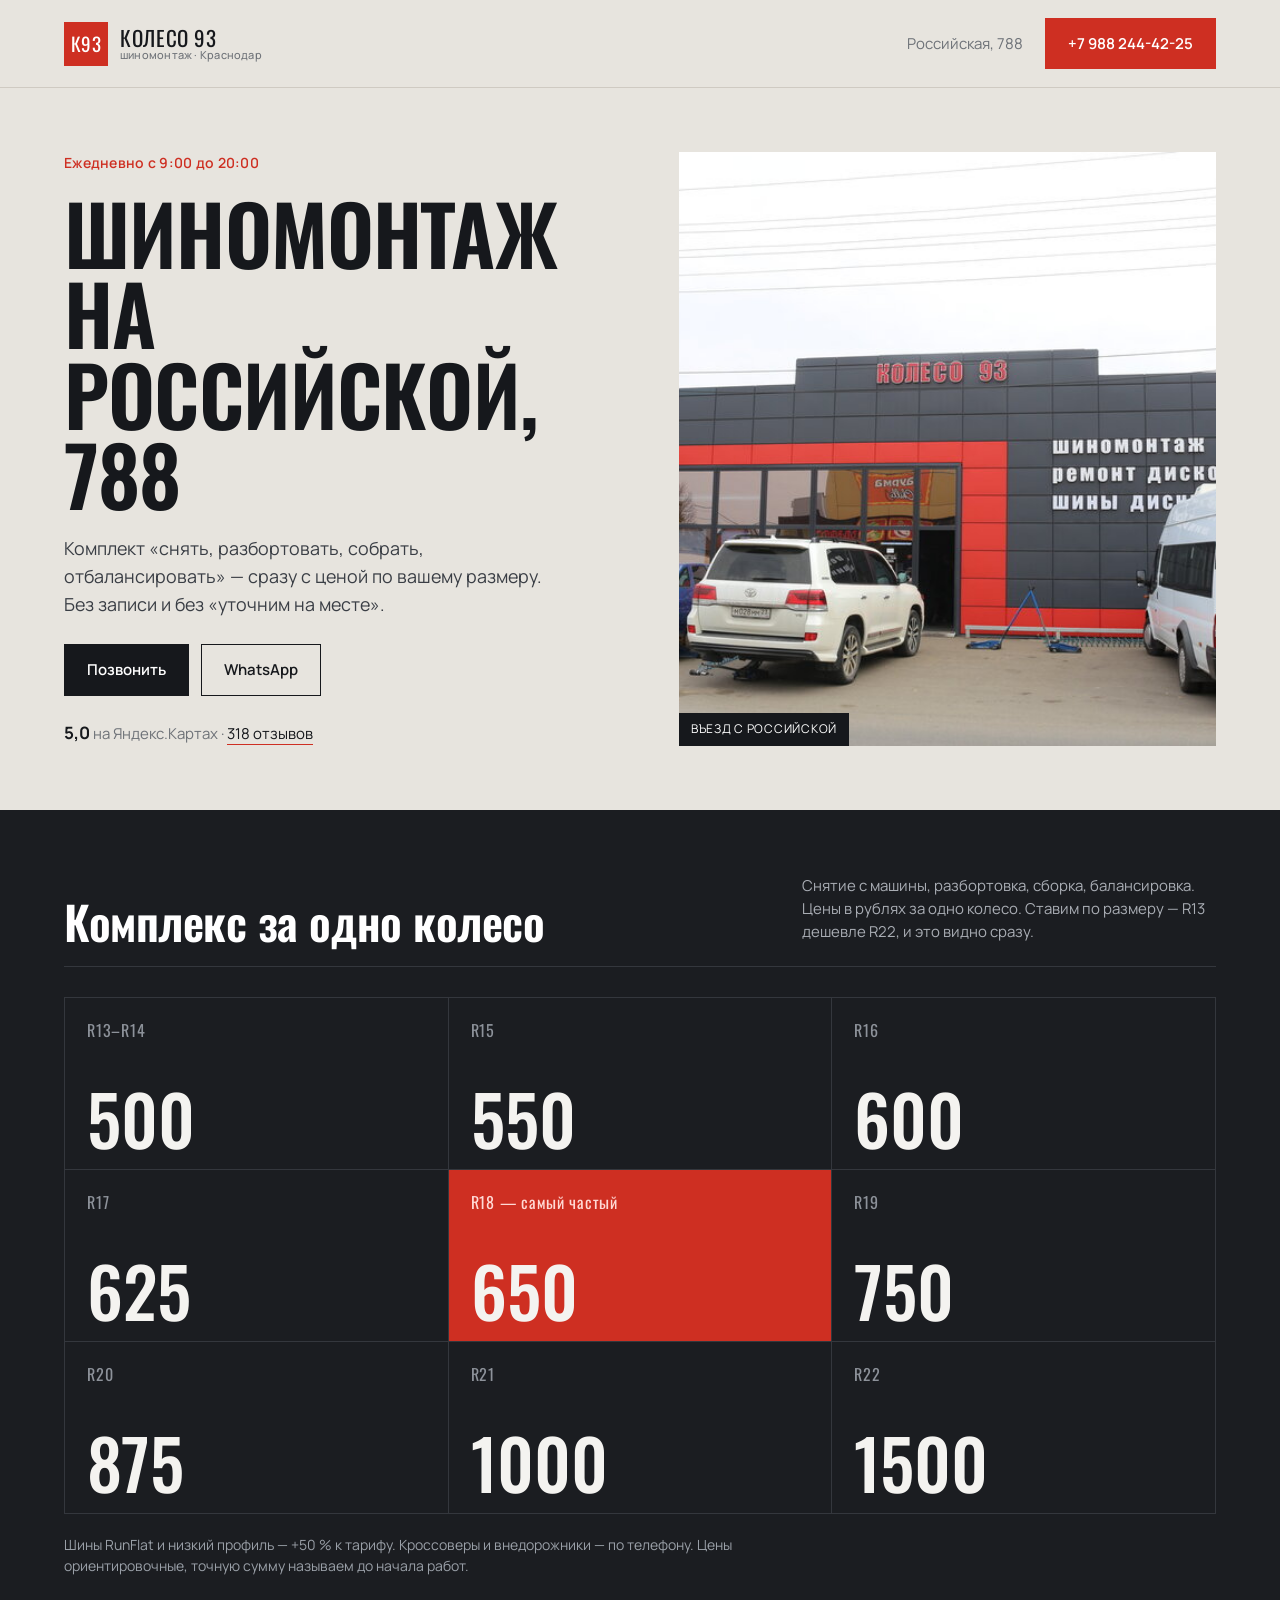
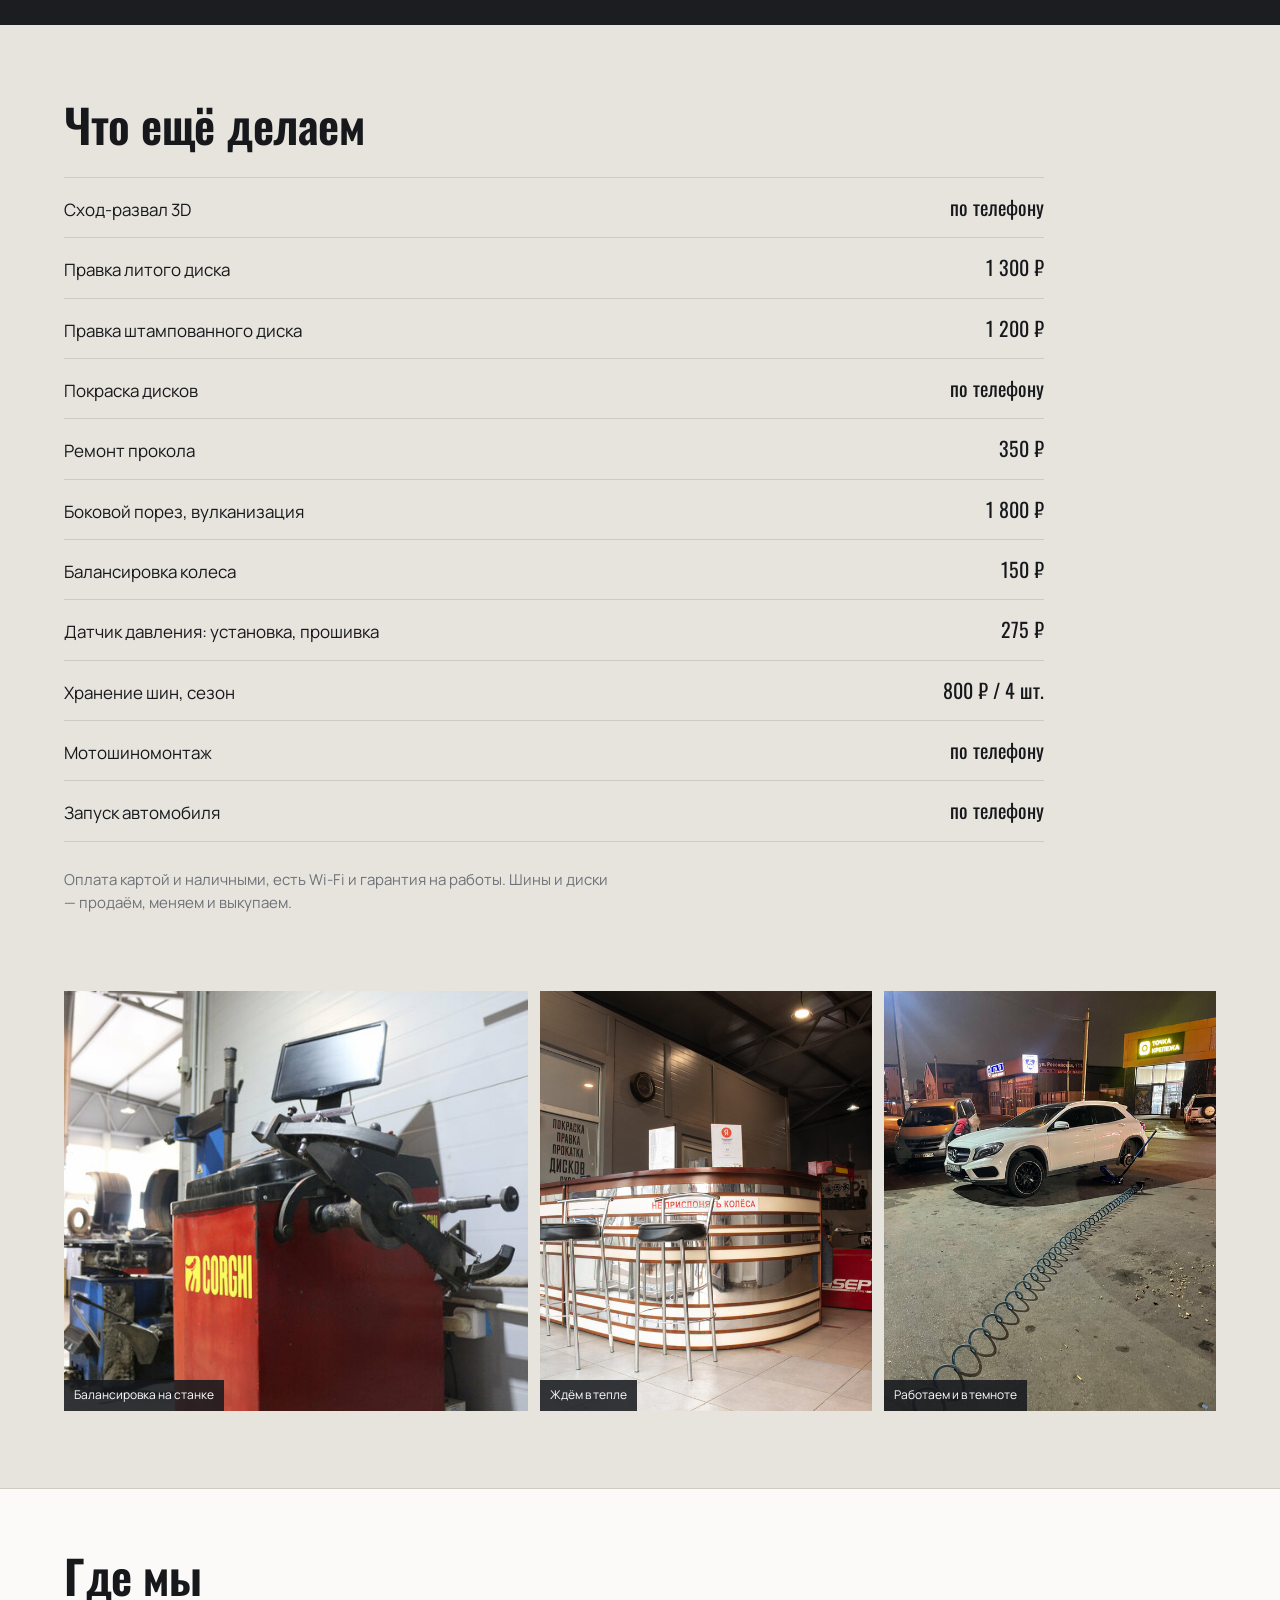
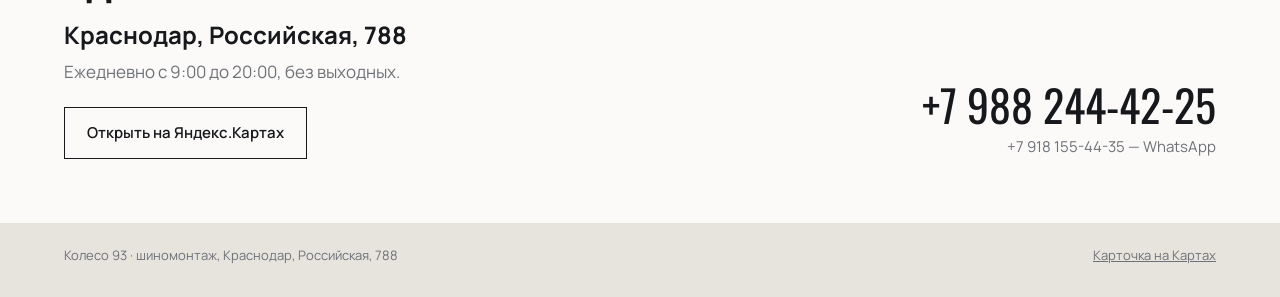
==== index.html @ 11eee069 "Сайт-образец: шиномонтаж Колесо 93, Российская 788" ====
﻿<!doctype html>
<html lang="ru">
<head>
<meta charset="utf-8">
<meta name="viewport" content="width=device-width, initial-scale=1">
<title>Колесо 93 — шиномонтаж на Российской, 788, Краснодар</title>
<meta name="description" content="Шиномонтаж «Колесо 93» в Краснодаре: Российская, 788. Цены за колесо по размерам R13–R22, правка дисков, сход-развал 3D, хранение шин. Ежедневно 9:00–20:00.">
<meta name="robots" content="noindex, nofollow">
<link rel="preconnect" href="https://fonts.googleapis.com">
<link rel="preconnect" href="https://fonts.gstatic.com" crossorigin>
<link href="https://fonts.googleapis.com/css2?family=Oswald:wght@400;500;600&family=Manrope:wght@400;500;600;700&display=swap" rel="stylesheet">
<link rel="icon" href="data:image/svg+xml,%3Csvg xmlns='http://www.w3.org/2000/svg' viewBox='0 0 64 64'%3E%3Crect width='64' height='64' fill='%23ce2f22'/%3E%3Ctext x='32' y='44' font-family='Arial Narrow,Arial' font-size='30' font-weight='bold' fill='white' text-anchor='middle'%3E93%3C/text%3E%3C/svg%3E">
<link rel="stylesheet" href="style.css">
<!-- og: ниже адрес заменится на реальный после публикации на GitHub Pages -->
<meta property="og:type" content="website">
<meta property="og:site_name" content="Колесо 93">
<meta property="og:title" content="Колесо 93 — шиномонтаж на Российской, 788">
<meta property="og:description" content="Цены за колесо по размерам R13–R22, правка дисков, сход-развал, хранение шин. Ежедневно 9:00–20:00. Краснодар, Российская, 788.">
<meta property="og:url" content="https://USERNAME.github.io/koleso93/">
<meta property="og:image" content="https://USERNAME.github.io/koleso93/img/foto-01.jpg">
<meta property="og:locale" content="ru_RU">
<meta name="twitter:card" content="summary_large_image">
<script type="application/ld+json">
{
  "@context": "https://schema.org",
  "@type": "AutoRepair",
  "name": "Колесо 93",
  "description": "Шиномонтаж в Краснодаре: комплексный шиномонтаж R13–R22, правка и покраска дисков, сход-развал 3D, хранение шин.",
  "telephone": "+7 988 244-42-25",
  "address": {
    "@type": "PostalAddress",
    "streetAddress": "Российская улица, 788",
    "addressLocality": "Краснодар",
    "addressCountry": "RU"
  },
  "openingHours": "Mo-Su 09:00-20:00",
  "priceRange": "₽₽",
  "aggregateRating": {
    "@type": "AggregateRating",
    "ratingValue": "5",
    "reviewCount": "318"
  }
}
</script>
</head>
<body>

<header class="top">
  <a class="logo" href="#top">
    <span class="logo-mark">К93</span>
    <span class="logo-text">Колесо 93<small>шиномонтаж · Краснодар</small></span>
  </a>
  <div class="top-right">
    <span class="top-addr">Российская, 788</span>
    <a class="btn btn-red" href="tel:+79882444225">+7 988 244-42-25</a>
  </div>
</header>

<main id="top">

  <section class="hero">
    <div class="hero-copy">
      <p class="kicker">Ежедневно с 9:00 до 20:00</p>
      <h1>Шиномонтаж<br>на Российской, 788</h1>
      <p class="lead">Комплект «снять, разбортовать, собрать, отбалансировать»
        — сразу с ценой по вашему размеру. Без записи и без «уточним на месте».</p>
      <div class="hero-actions">
        <a class="btn btn-ink" href="tel:+79882444225">Позвонить</a>
        <a class="btn btn-ghost" href="https://wa.me/79181554435" target="_blank" rel="noopener">WhatsApp</a>
      </div>
      <p class="rating">
        <strong>5,0</strong> на Яндекс.Картах · <a href="https://yandex.ru/maps/org/koleso_93/1061209079/" target="_blank" rel="noopener">318 отзывов</a>
      </p>
    </div>
    <div class="hero-shot">
      <img src="img/foto-01.jpg" alt="Здание шиномонтажа «Колесо 93» на Российской, 788">
      <span class="hero-tag">въезд с Российской</span>
    </div>
  </section>

  <section class="price" id="price">
    <div class="price-head">
      <h2>Комплекс за одно колесо</h2>
      <p>Снятие с машины, разбортовка, сборка, балансировка.
        Цены в рублях за одно колесо. Ставим по размеру — R13 дешевле R22,
        и это видно сразу.</p>
    </div>

    <div class="price-grid">
      <div class="cell"><span class="size">R13–R14</span><span class="cost"><span class="sum">500</span></span></div>
      <div class="cell"><span class="size">R15</span><span class="cost"><span class="sum">550</span></span></div>
      <div class="cell"><span class="size">R16</span><span class="cost"><span class="sum">600</span></span></div>
      <div class="cell"><span class="size">R17</span><span class="cost"><span class="sum">625</span></span></div>
      <div class="cell cell-hot"><span class="size">R18 — самый частый</span><span class="cost"><span class="sum">650</span></span></div>
      <div class="cell"><span class="size">R19</span><span class="cost"><span class="sum">750</span></span></div>
      <div class="cell"><span class="size">R20</span><span class="cost"><span class="sum">875</span></span></div>
      <div class="cell"><span class="size">R21</span><span class="cost"><span class="sum">1000</span></span></div>
      <div class="cell"><span class="size">R22</span><span class="cost"><span class="sum">1500</span></span></div>
    </div>

    <p class="price-note">Шины RunFlat и низкий профиль — +50&nbsp;% к тарифу.
      Кроссоверы и внедорожники — по телефону. Цены ориентировочные,
      точную сумму называем до начала работ.</p>
  </section>

  <section class="services" id="services">
    <h2>Что ещё делаем</h2>
    <ul class="svc-list">
      <li><span class="svc-name">Сход-развал 3D</span><span class="svc-price">по телефону</span></li>
      <li><span class="svc-name">Правка литого диска</span><span class="svc-price">1 300 ₽</span></li>
      <li><span class="svc-name">Правка штампованного диска</span><span class="svc-price">1 200 ₽</span></li>
      <li><span class="svc-name">Покраска дисков</span><span class="svc-price">по телефону</span></li>
      <li><span class="svc-name">Ремонт прокола</span><span class="svc-price">350 ₽</span></li>
      <li><span class="svc-name">Боковой порез, вулканизация</span><span class="svc-price">1 800 ₽</span></li>
      <li><span class="svc-name">Балансировка колеса</span><span class="svc-price">150 ₽</span></li>
      <li><span class="svc-name">Датчик давления: установка, прошивка</span><span class="svc-price">275 ₽</span></li>
      <li><span class="svc-name">Хранение шин, сезон</span><span class="svc-price">800 ₽ / 4 шт.</span></li>
      <li><span class="svc-name">Мотошиномонтаж</span><span class="svc-price">по телефону</span></li>
      <li><span class="svc-name">Запуск автомобиля</span><span class="svc-price">по телефону</span></li>
    </ul>
    <p class="svc-note">Оплата картой и наличными, есть Wi-Fi и гарантия на работы.
      Шины и диски — продаём, меняем и выкупаем.</p>
  </section>

  <section class="gallery">
    <div class="gal-grid">
      <figure><img src="img/foto-09.jpg" alt="Балансировочный станок в цеху"><figcaption>Балансировка на станке</figcaption></figure>
      <figure><img src="img/foto-05.jpg" alt="Стойка приёма клиентов"><figcaption>Ждём в тепле</figcaption></figure>
      <figure><img src="img/foto-03.jpg" alt="Работа с колесом ночью"><figcaption>Работаем и в темноте</figcaption></figure>
    </div>
  </section>

  <section class="where" id="where">
    <div class="where-info">
      <h2>Где мы</h2>
      <p class="addr">Краснодар, Российская, 788</p>
      <p class="hours">Ежедневно с 9:00 до 20:00, без выходных.</p>
      <a class="btn btn-ghost" href="https://yandex.ru/maps/org/koleso_93/1061209079/" target="_blank" rel="noopener">Открыть на Яндекс.Картах</a>
    </div>
    <div class="where-contact">
      <a class="phone-big" href="tel:+79882444225">+7 988 244-42-25</a>
      <a class="phone-sub" href="tel:+79181554435">+7 918 155-44-35 — WhatsApp</a>
    </div>
  </section>

</main>

<footer class="foot">
  <span>Колесо 93 · шиномонтаж, Краснодар, Российская, 788</span>
  <a href="https://yandex.ru/maps/org/koleso_93/1061209079/" target="_blank" rel="noopener">Карточка на Картах</a>
</footer>

</body>
</html>
---- style.css ----
:root {
  --beton: #e7e4de;
  --paper: #fbfaf8;
  --ink: #16181c;
  --ink-soft: #3a3e45;
  --steel: #6e7278;
  --line: #cfcac2;
  --red: #ce2f22;
  --panel: #1b1d21;
  --panel-line: #34373d;
}

* { box-sizing: border-box; }

html { scroll-behavior: smooth; }

body {
  margin: 0;
  background: var(--beton);
  color: var(--ink);
  font-family: "Manrope", "Segoe UI", system-ui, sans-serif;
  font-size: 17px;
  line-height: 1.55;
  -webkit-font-smoothing: antialiased;
}

img { display: block; max-width: 100%; }

a { color: inherit; }

h1, h2 {
  font-family: "Oswald", "Arial Narrow", sans-serif;
  font-weight: 600;
  letter-spacing: -0.01em;
  line-height: 0.98;
  margin: 0;
}

h2 { font-size: clamp(28px, 4vw, 46px); }

/* ---------- шапка ---------- */

.top {
  display: flex;
  align-items: center;
  justify-content: space-between;
  gap: 24px;
  padding: 18px clamp(18px, 5vw, 64px);
  border-bottom: 1px solid var(--line);
}

.logo {
  display: flex;
  align-items: center;
  gap: 12px;
  text-decoration: none;
}

.logo-mark {
  display: grid;
  place-items: center;
  width: 44px;
  height: 44px;
  background: var(--red);
  color: #fff;
  font-family: "Oswald", sans-serif;
  font-size: 19px;
  letter-spacing: 0.02em;
}

.logo-text {
  font-family: "Oswald", sans-serif;
  font-size: 21px;
  line-height: 1.1;
  text-transform: uppercase;
  letter-spacing: 0.03em;
}

.logo-text small {
  display: block;
  font-family: "Manrope", sans-serif;
  font-size: 11px;
  text-transform: none;
  letter-spacing: 0.02em;
  color: var(--steel);
  font-weight: 500;
}

.top-right { display: flex; align-items: center; gap: 22px; }

.top-addr { color: var(--steel); font-size: 15px; }

/* ---------- кнопки ---------- */

.btn {
  display: inline-block;
  padding: 13px 22px;
  font-family: "Manrope", sans-serif;
  font-size: 15px;
  font-weight: 600;
  text-decoration: none;
  border: 1px solid transparent;
  transition: background 0.15s, color 0.15s, border-color 0.15s;
}

.btn-ink { background: var(--ink); color: #fff; }
.btn-ink:hover { background: var(--red); }

.btn-red { background: var(--red); color: #fff; }
.btn-red:hover { background: #a8231a; }

.btn-ghost { border-color: var(--ink); color: var(--ink); }
.btn-ghost:hover { background: var(--ink); color: #fff; }

/* ---------- hero ---------- */

.hero {
  display: grid;
  grid-template-columns: 1.05fr 1fr;
  gap: clamp(24px, 4vw, 56px);
  align-items: stretch;
  padding: clamp(28px, 5vw, 64px) clamp(18px, 5vw, 64px) clamp(32px, 5vw, 64px);
}

.hero-copy { max-width: 620px; }

.kicker {
  margin: 0 0 18px;
  font-size: 14px;
  font-weight: 600;
  color: var(--red);
  letter-spacing: 0.02em;
}

.hero h1 {
  font-size: clamp(40px, 6.4vw, 84px);
  text-transform: uppercase;
}

.lead {
  margin: 22px 0 26px;
  font-size: clamp(16px, 1.4vw, 19px);
  color: var(--ink-soft);
  max-width: 46ch;
}

.hero-actions { display: flex; flex-wrap: wrap; gap: 12px; }

.rating {
  margin: 24px 0 0;
  font-size: 15px;
  color: var(--steel);
}

.rating strong { color: var(--ink); font-size: 17px; }

.rating a { color: var(--ink); text-decoration: none; border-bottom: 1px solid var(--red); }

.hero-shot { position: relative; }

.hero-shot img {
  width: 100%;
  height: 100%;
  min-height: 340px;
  object-fit: cover;
}

.hero-tag {
  position: absolute;
  left: 0;
  bottom: 0;
  background: var(--ink);
  color: #fff;
  font-size: 12px;
  letter-spacing: 0.06em;
  text-transform: uppercase;
  padding: 7px 12px;
}

/* ---------- прайс ---------- */

.price {
  background: var(--panel);
  color: #f4f3f0;
  padding: clamp(32px, 5vw, 64px) clamp(18px, 5vw, 64px) clamp(28px, 4vw, 48px);
}

.price-head {
  display: flex;
  flex-wrap: wrap;
  align-items: flex-end;
  justify-content: space-between;
  gap: 18px 40px;
  margin-bottom: 30px;
  padding-bottom: 22px;
  border-bottom: 1px solid var(--panel-line);
}

.price-head h2 { color: #fff; }

.price-head p {
  margin: 0;
  max-width: 46ch;
  font-size: 15px;
  color: #a9adb4;
}

.price-grid {
  display: grid;
  grid-template-columns: repeat(3, 1fr);
  border-left: 1px solid var(--panel-line);
  border-top: 1px solid var(--panel-line);
}

.cell {
  display: flex;
  flex-direction: column;
  justify-content: space-between;
  gap: 18px;
  min-height: 172px;
  padding: 20px 22px;
  border-right: 1px solid var(--panel-line);
  border-bottom: 1px solid var(--panel-line);
}

.cell .size {
  font-family: "Oswald", sans-serif;
  font-size: 16px;
  letter-spacing: 0.05em;
  color: #8d929a;
}

.cost { display: flex; align-items: baseline; gap: 8px; }

.cell .sum {
  font-family: "Oswald", sans-serif;
  font-size: clamp(46px, 5.4vw, 76px);
  font-weight: 500;
  line-height: 0.9;
}

.cell-hot { background: var(--red); }
.cell-hot .size { color: #ffd9d5; }

.price-note {
  margin: 20px 0 0;
  font-size: 14px;
  color: #9aa0a8;
  max-width: 78ch;
}

/* ---------- услуги ---------- */

.services { padding: clamp(40px, 6vw, 80px) clamp(18px, 5vw, 64px); }

.services h2 { margin-bottom: 30px; }

.svc-list {
  list-style: none;
  margin: 0;
  padding: 0;
  max-width: 980px;
  border-top: 1px solid var(--line);
}

.svc-list li {
  display: flex;
  align-items: baseline;
  gap: 16px;
  padding: 14px 0;
  border-bottom: 1px solid var(--line);
}

.svc-name { flex: 1; }

.svc-price {
  font-family: "Oswald", sans-serif;
  font-size: 20px;
  white-space: nowrap;
}

.svc-note {
  max-width: 62ch;
  margin: 26px 0 0;
  color: var(--steel);
  font-size: 15px;
}

/* ---------- галерея ---------- */

.gallery { padding: 0 clamp(18px, 5vw, 64px) clamp(40px, 6vw, 80px); }

.gal-grid {
  display: grid;
  grid-template-columns: 1.4fr 1fr 1fr;
  gap: 12px;
}

.gal-grid figure { margin: 0; position: relative; }

.gal-grid img {
  width: 100%;
  height: 100%;
  min-height: 240px;
  max-height: 420px;
  object-fit: cover;
}

.gal-grid figcaption {
  position: absolute;
  left: 0;
  bottom: 0;
  padding: 6px 10px;
  background: rgba(22, 24, 28, 0.86);
  color: #fff;
  font-size: 12px;
}

/* ---------- адрес ---------- */

.where {
  display: flex;
  flex-wrap: wrap;
  justify-content: space-between;
  align-items: flex-end;
  gap: 32px;
  background: var(--paper);
  border-top: 1px solid var(--line);
  padding: clamp(32px, 5vw, 64px) clamp(18px, 5vw, 64px);
}

.where h2 { margin-bottom: 18px; }

.addr {
  margin: 0;
  font-size: clamp(18px, 2vw, 24px);
  font-weight: 700;
}

.hours { margin: 6px 0 22px; color: var(--steel); }

.where-contact { text-align: right; }

.phone-big {
  display: block;
  font-family: "Oswald", sans-serif;
  font-size: clamp(28px, 3.6vw, 44px);
  text-decoration: none;
  line-height: 1.1;
}

.phone-big:hover { color: var(--red); }

.phone-sub {
  display: block;
  margin-top: 6px;
  font-size: 15px;
  color: var(--steel);
  text-decoration: none;
}

.phone-sub:hover { color: var(--red); }

/* ---------- подвал ---------- */

.foot {
  display: flex;
  flex-wrap: wrap;
  justify-content: space-between;
  gap: 12px;
  padding: 22px clamp(18px, 5vw, 64px) 32px;
  font-size: 13px;
  color: var(--steel);
}

.foot a { color: var(--steel); }

/* ---------- адаптив ---------- */

@media (max-width: 1080px) {
  .price-grid { grid-template-columns: repeat(3, 1fr); }
  .cell { min-height: 140px; padding: 16px 18px; }
}

@media (max-width: 860px) {
  .hero { grid-template-columns: 1fr; }
  .hero-shot { min-height: 260px; }
  .gal-grid { grid-template-columns: 1fr 1fr; }
  .gal-grid figure:first-child { grid-column: 1 / -1; }
  .where-contact { text-align: left; }
  .top-addr { display: none; }
}

@media (max-width: 560px) {
  body { font-size: 16px; }
  .price-grid { grid-template-columns: 1fr 1fr; }
  .gal-grid { grid-template-columns: 1fr; }
  .top { flex-wrap: wrap; }
  .top-right { width: 100%; }
  .top-right .btn { width: 100%; text-align: center; }
}

@media (prefers-reduced-motion: reduce) {
  html { scroll-behavior: auto; }
  * { transition: none !important; }
}
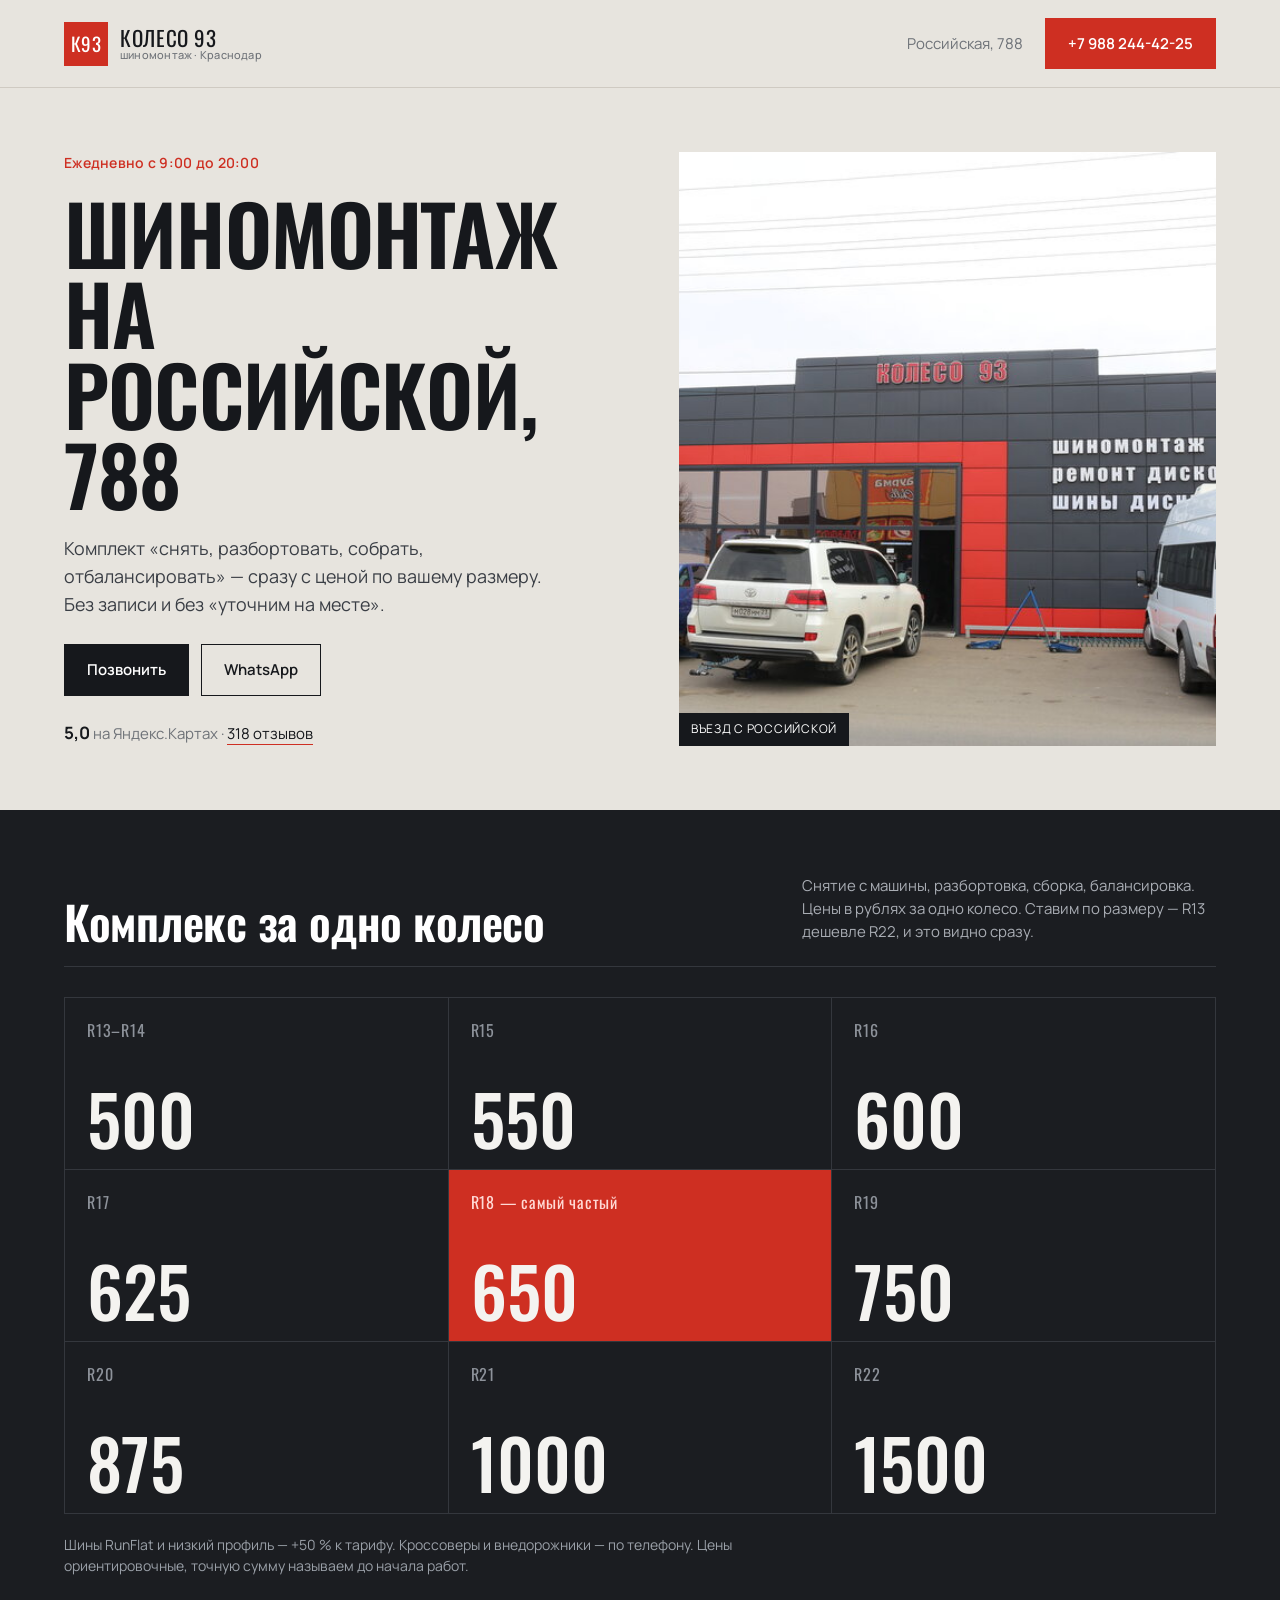
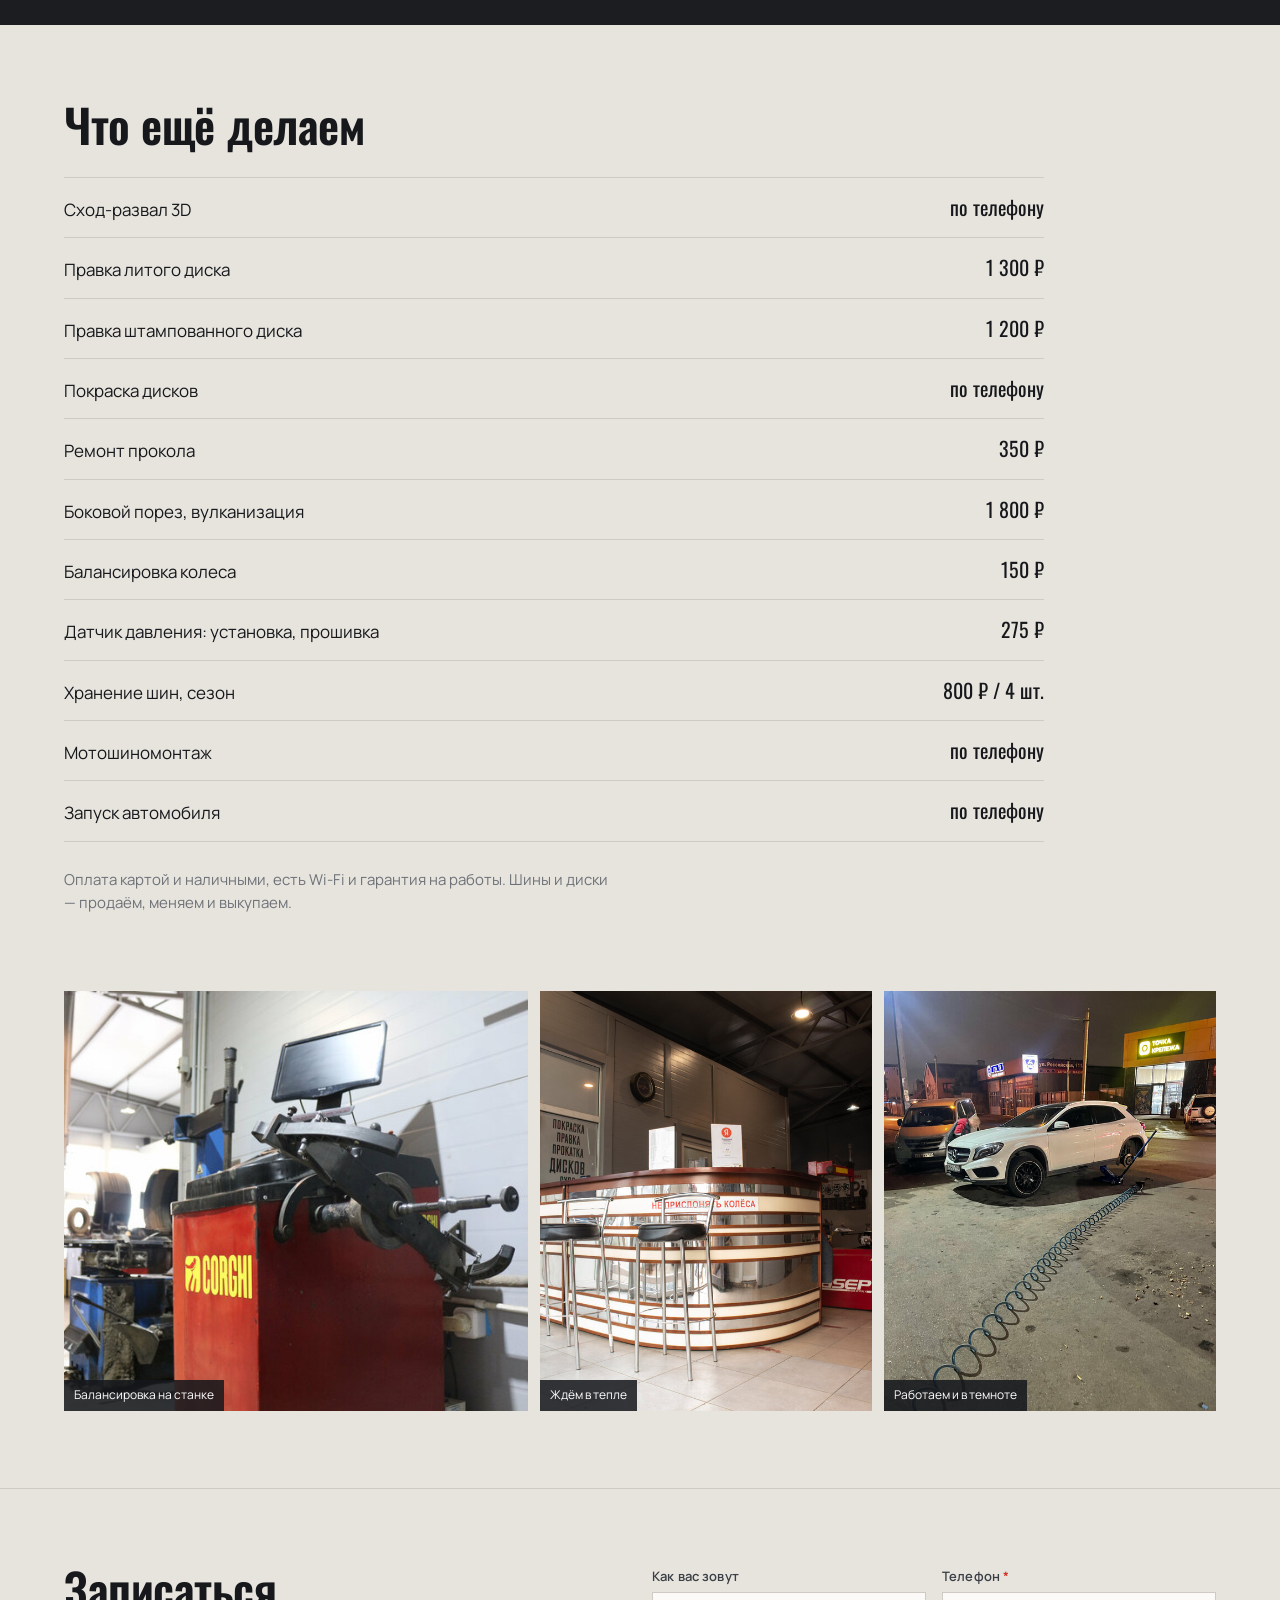
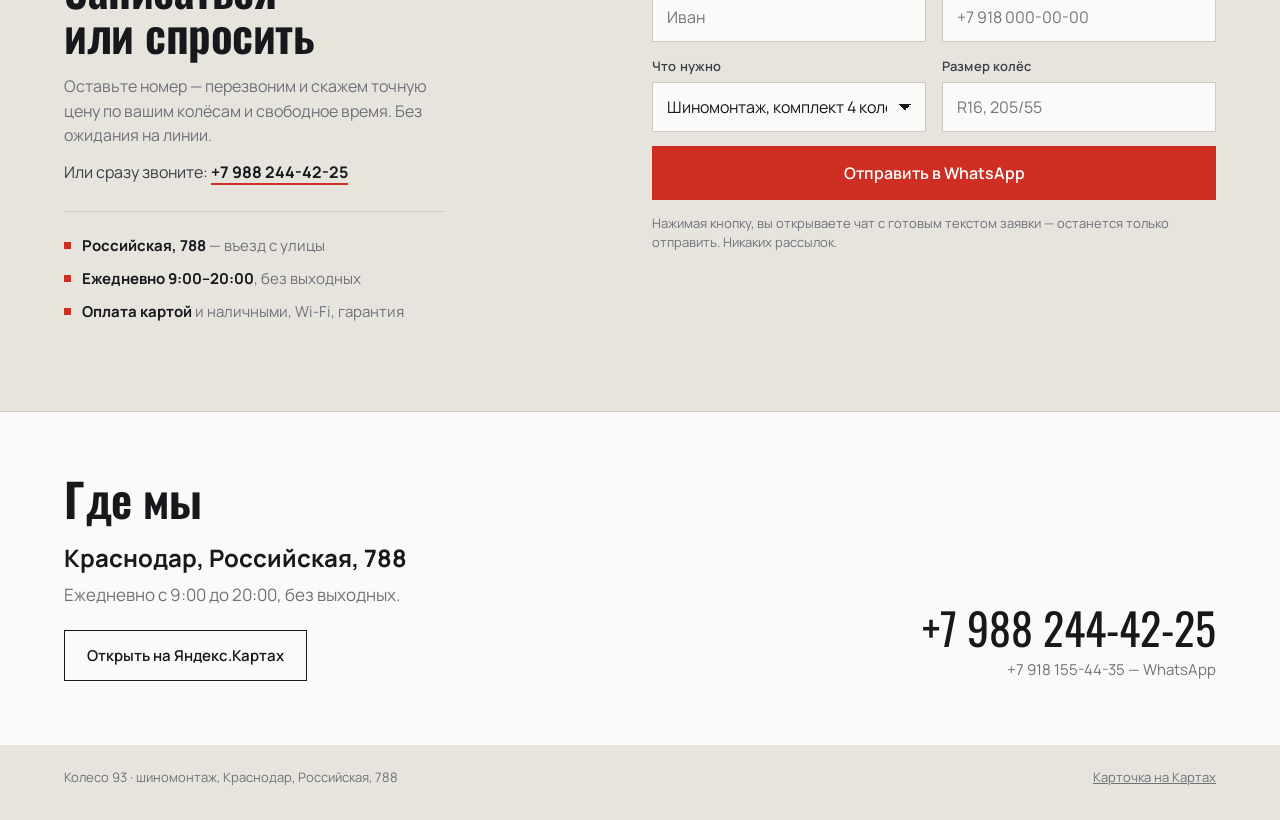
==== commit aaf17806: "Блок заявки: имя, телефон, услуга, размер -> готовый текст в WhatsApp" ====
--- a/index.html
+++ b/index.html
@@ -11,13 +11,13 @@
 <link href="https://fonts.googleapis.com/css2?family=Oswald:wght@400;500;600&family=Manrope:wght@400;500;600;700&display=swap" rel="stylesheet">
 <link rel="icon" href="data:image/svg+xml,%3Csvg xmlns='http://www.w3.org/2000/svg' viewBox='0 0 64 64'%3E%3Crect width='64' height='64' fill='%23ce2f22'/%3E%3Ctext x='32' y='44' font-family='Arial Narrow,Arial' font-size='30' font-weight='bold' fill='white' text-anchor='middle'%3E93%3C/text%3E%3C/svg%3E">
 <link rel="stylesheet" href="style.css">
-<!-- og: ниже адрес заменится на реальный после публикации на GitHub Pages -->
+<link rel="canonical" href="https://remtech-krd.github.io/koleso93/">
 <meta property="og:type" content="website">
 <meta property="og:site_name" content="Колесо 93">
 <meta property="og:title" content="Колесо 93 — шиномонтаж на Российской, 788">
 <meta property="og:description" content="Цены за колесо по размерам R13–R22, правка дисков, сход-развал, хранение шин. Ежедневно 9:00–20:00. Краснодар, Российская, 788.">
-<meta property="og:url" content="https://USERNAME.github.io/koleso93/">
-<meta property="og:image" content="https://USERNAME.github.io/koleso93/img/foto-01.jpg">
+<meta property="og:url" content="https://remtech-krd.github.io/koleso93/">
+<meta property="og:image" content="https://remtech-krd.github.io/koleso93/img/og-card.jpg">
 <meta property="og:locale" content="ru_RU">
 <meta name="twitter:card" content="summary_large_image">
 <script type="application/ld+json">
@@ -130,6 +130,51 @@
     </div>
   </section>
 
+  <section class="order" id="order">
+    <div class="order-copy">
+      <h2>Записаться<br>или спросить</h2>
+      <p>Оставьте номер — перезвоним и скажем точную цену
+        по вашим колёсам и свободное время. Без ожидания на линии.</p>
+      <p class="order-alt">Или сразу звоните:
+        <a href="tel:+79882444225">+7 988 244-42-25</a></p>
+      <ul class="order-facts">
+        <li><b>Российская, 788</b> — въезд с улицы</li>
+        <li><b>Ежедневно 9:00–20:00</b>, без выходных</li>
+        <li><b>Оплата картой</b> и наличными, Wi-Fi, гарантия</li>
+      </ul>
+    </div>
+
+    <form class="order-form" id="order-form" novalidate>
+      <div class="field">
+        <label for="f-name">Как вас зовут</label>
+        <input id="f-name" name="name" type="text" autocomplete="name" placeholder="Иван">
+      </div>
+      <div class="field">
+        <label for="f-phone">Телефон <span>*</span></label>
+        <input id="f-phone" name="phone" type="tel" autocomplete="tel" inputmode="tel" placeholder="+7 918 000-00-00" required>
+      </div>
+      <div class="field">
+        <label for="f-service">Что нужно</label>
+        <select id="f-service" name="service">
+          <option>Шиномонтаж, комплект 4 колеса</option>
+          <option>Шиномонтаж, одно колесо</option>
+          <option>Правка диска</option>
+          <option>Сход-развал</option>
+          <option>Ремонт прокола или пореза</option>
+          <option>Хранение шин</option>
+          <option>Другое — расскажу по телефону</option>
+        </select>
+      </div>
+      <div class="field">
+        <label for="f-size">Размер колёс</label>
+        <input id="f-size" name="size" type="text" placeholder="R16, 205/55" inputmode="text">
+      </div>
+      <button class="btn btn-red order-send" type="submit">Отправить в WhatsApp</button>
+      <p class="order-fine">Нажимая кнопку, вы открываете чат с готовым текстом заявки —
+        останется только отправить. Никаких рассылок.</p>
+    </form>
+  </section>
+
   <section class="where" id="where">
     <div class="where-info">
       <h2>Где мы</h2>
@@ -150,6 +195,44 @@
   <a href="https://yandex.ru/maps/org/koleso_93/1061209079/" target="_blank" rel="noopener">Карточка на Картах</a>
 </footer>
 
+<script>
+(function () {
+  var form = document.getElementById("order-form");
+  if (!form) return;
+  var WA = "79181554435";
+
+  form.addEventListener("submit", function (e) {
+    e.preventDefault();
+    var name = form.elements.name.value.trim();
+    var phone = form.elements.phone.value.trim();
+    var service = form.elements.service.value;
+    var size = form.elements.size.value.trim();
+
+    if (!phone) {
+      form.elements.phone.classList.add("err");
+      form.elements.phone.focus();
+      return;
+    }
+    form.elements.phone.classList.remove("err");
+
+    var lines = [
+      "Заявка с сайта Колесо 93",
+      name ? "Имя: " + name : "",
+      "Телефон: " + phone,
+      "Нужно: " + service,
+      size ? "Размер колёс: " + size : ""
+    ].filter(Boolean);
+
+    window.open("https://wa.me/" + WA + "?text=" + encodeURIComponent(lines.join("\n")),
+                "_blank", "noopener");
+  });
+
+  form.elements.phone.addEventListener("input", function () {
+    form.elements.phone.classList.remove("err");
+  });
+})();
+</script>
+
 </body>
 </html>
 
--- a/style.css
+++ b/style.css
@@ -316,6 +316,127 @@
   font-size: 12px;
 }
 
+/* ---------- заявка ---------- */
+
+.order {
+  display: grid;
+  grid-template-columns: 1fr 1.05fr;
+  gap: clamp(24px, 4vw, 56px);
+  padding: clamp(40px, 6vw, 80px) clamp(18px, 5vw, 64px);
+  border-top: 1px solid var(--line);
+}
+
+.order-copy h2 { margin-bottom: 18px; }
+
+.order-copy p {
+  margin: 0 0 12px;
+  max-width: 40ch;
+  color: var(--steel);
+  font-size: 16px;
+}
+
+.order-alt { color: var(--ink-soft) !important; }
+
+.order-alt a {
+  color: var(--ink);
+  text-decoration: none;
+  border-bottom: 2px solid var(--red);
+  font-weight: 700;
+}
+
+.order-facts {
+  list-style: none;
+  margin: 26px 0 0;
+  padding: 22px 0 0;
+  border-top: 1px solid var(--line);
+  max-width: 38ch;
+}
+
+.order-facts li {
+  position: relative;
+  padding-left: 18px;
+  margin-bottom: 10px;
+  font-size: 15px;
+  color: var(--steel);
+}
+
+.order-facts li::before {
+  content: "";
+  position: absolute;
+  left: 0;
+  top: 8px;
+  width: 7px;
+  height: 7px;
+  background: var(--red);
+}
+
+.order-facts b { color: var(--ink); font-weight: 700; }
+
+.order-form {
+  display: grid;
+  grid-template-columns: 1fr 1fr;
+  gap: 14px 16px;
+  align-content: start;
+}
+
+.field { display: flex; flex-direction: column; gap: 6px; }
+
+.field label {
+  font-size: 13px;
+  font-weight: 600;
+  color: var(--ink-soft);
+  letter-spacing: 0.01em;
+}
+
+.field label span { color: var(--red); }
+
+.field input,
+.field select {
+  font-family: "Manrope", sans-serif;
+  font-size: 16px;
+  color: var(--ink);
+  background: var(--paper);
+  border: 1px solid var(--line);
+  border-radius: 0;
+  padding: 13px 14px;
+  width: 100%;
+  appearance: none;
+}
+
+.field select {
+  background-image: linear-gradient(45deg, transparent 50%, var(--ink) 50%),
+                    linear-gradient(135deg, var(--ink) 50%, transparent 50%);
+  background-position: calc(100% - 20px) 50%, calc(100% - 14px) 50%;
+  background-size: 6px 6px, 6px 6px;
+  background-repeat: no-repeat;
+  padding-right: 38px;
+}
+
+.field input:focus,
+.field select:focus {
+  outline: 2px solid var(--red);
+  outline-offset: -2px;
+  border-color: var(--red);
+}
+
+.field input.err { border-color: var(--red); background: #fdf1f0; }
+
+.order-send {
+  grid-column: 1 / -1;
+  border: 0;
+  cursor: pointer;
+  font-size: 16px;
+  padding: 16px 22px;
+}
+
+.order-fine {
+  grid-column: 1 / -1;
+  margin: 0;
+  font-size: 13px;
+  line-height: 1.45;
+  color: var(--steel);
+}
+
 /* ---------- адрес ---------- */
 
 .where {
@@ -389,6 +510,7 @@
   .gal-grid figure:first-child { grid-column: 1 / -1; }
   .where-contact { text-align: left; }
   .top-addr { display: none; }
+  .order { grid-template-columns: 1fr; }
 }
 
 @media (max-width: 560px) {
@@ -398,6 +520,7 @@
   .top { flex-wrap: wrap; }
   .top-right { width: 100%; }
   .top-right .btn { width: 100%; text-align: center; }
+  .order-form { grid-template-columns: 1fr; }
 }
 
 @media (prefers-reduced-motion: reduce) {
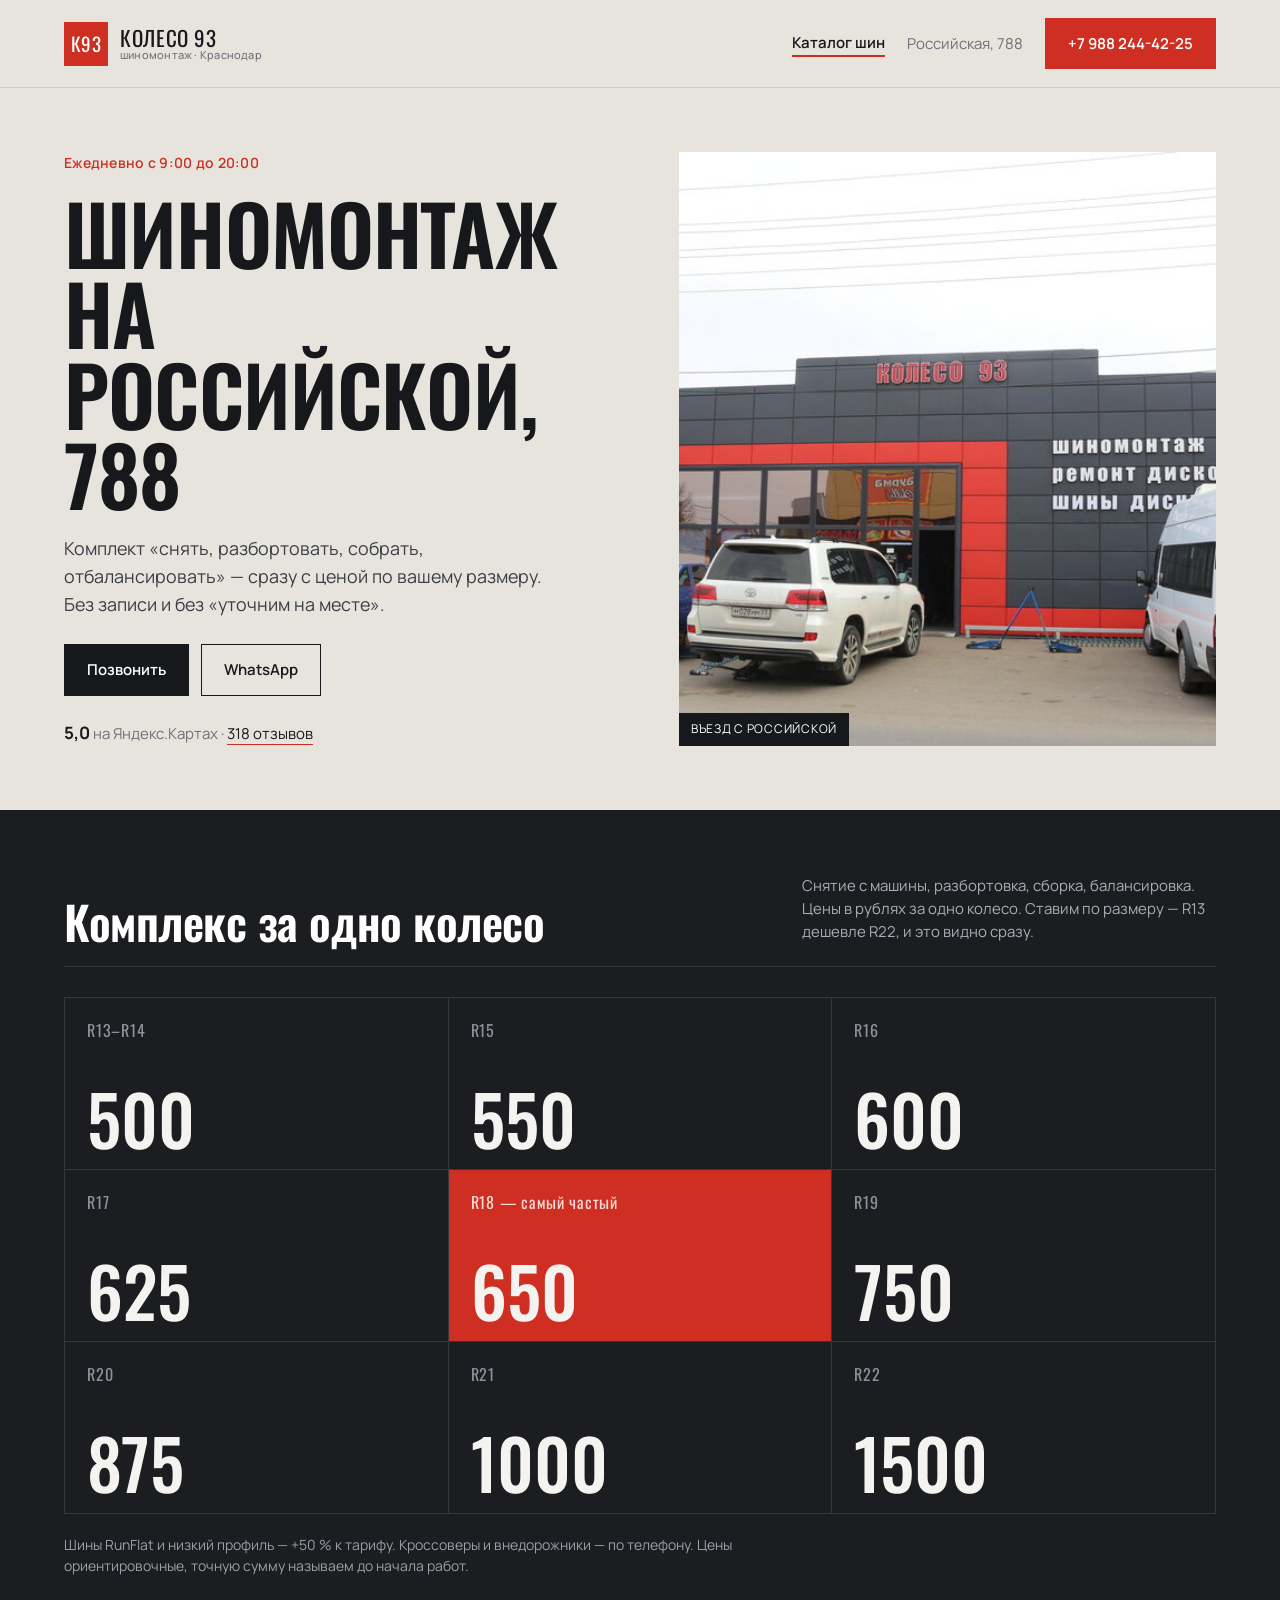
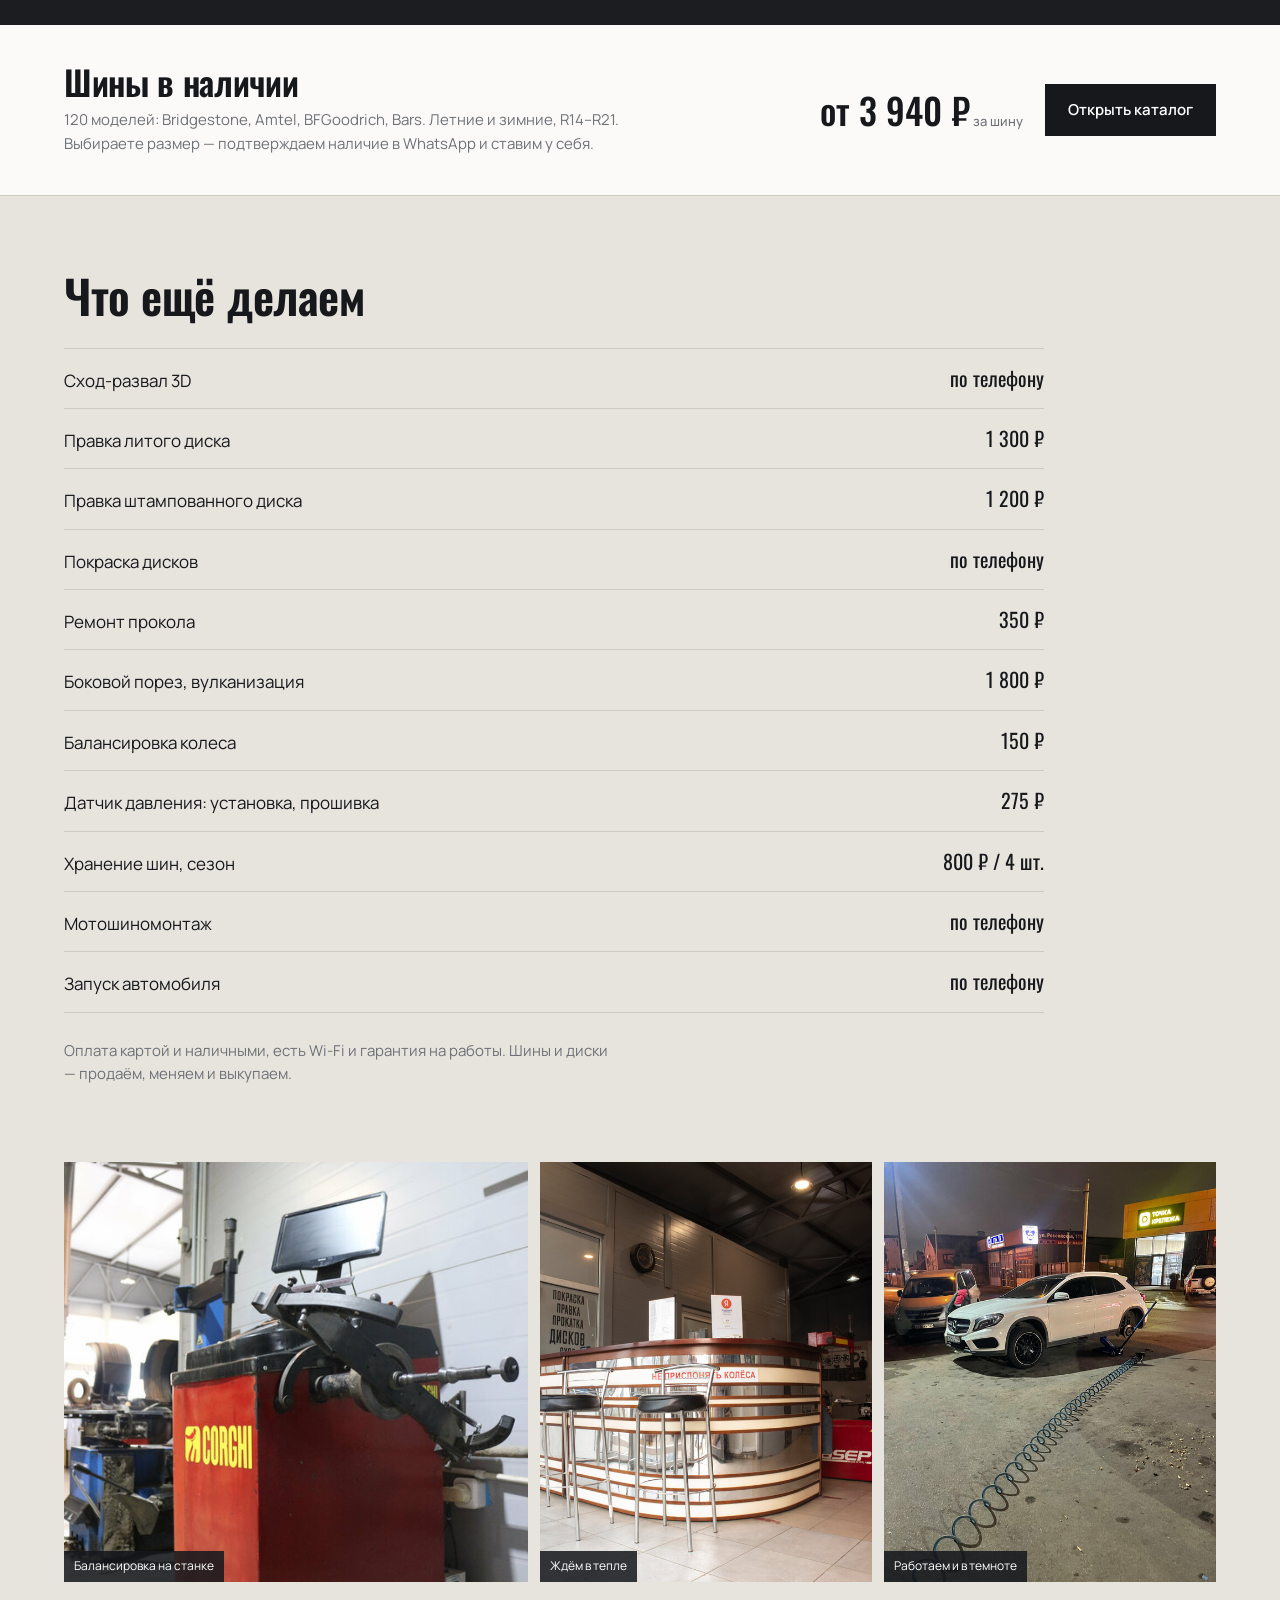
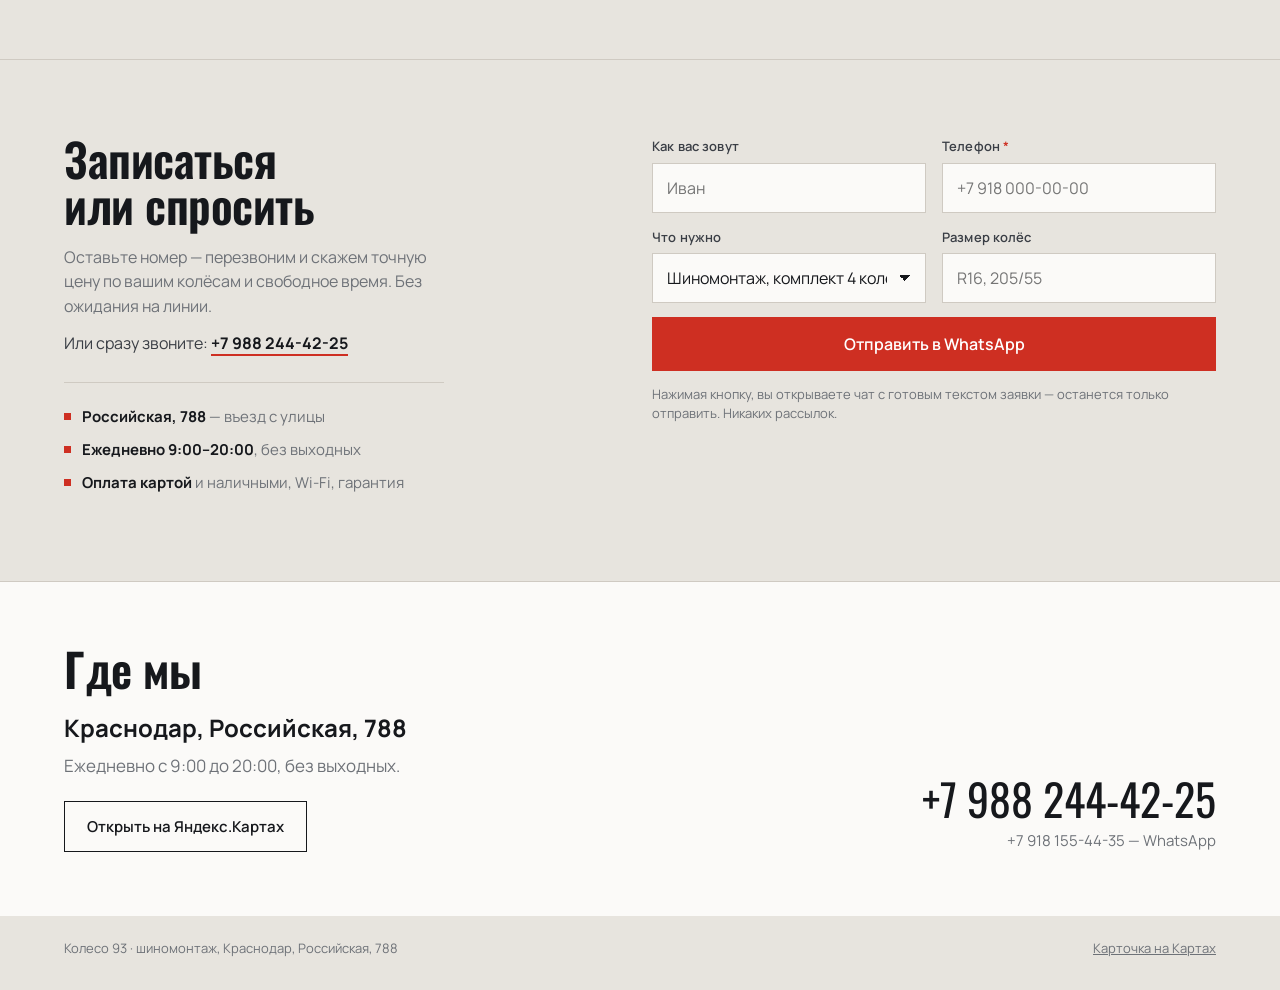
==== commit 4e647198: "Каталог шин на реальных данных: 120 позиций из товары.json, компактные фильтры и корзина" ====
--- a/index.html
+++ b/index.html
@@ -51,6 +51,7 @@
     <span class="logo-text">Колесо 93<small>шиномонтаж · Краснодар</small></span>
   </a>
   <div class="top-right">
+    <a class="top-link" href="шины.html">Каталог шин</a>
     <span class="top-addr">Российская, 788</span>
     <a class="btn btn-red" href="tel:+79882444225">+7 988 244-42-25</a>
   </div>
@@ -101,6 +102,19 @@
     <p class="price-note">Шины RunFlat и низкий профиль — +50&nbsp;% к тарифу.
       Кроссоверы и внедорожники — по телефону. Цены ориентировочные,
       точную сумму называем до начала работ.</p>
+  </section>
+
+  <section class="teaser">
+    <div class="teaser-copy">
+      <h2>Шины в наличии</h2>
+      <p>120 моделей: Bridgestone, Amtel, BFGoodrich, Bars. Летние и зимние,
+        R14–R21. Выбираете размер — подтверждаем наличие в WhatsApp
+        и ставим у себя.</p>
+    </div>
+    <div class="teaser-side">
+      <span class="teaser-price">от 3 940 ₽<small> за шину</small></span>
+      <a class="btn btn-ink" href="шины.html">Открыть каталог</a>
+    </div>
   </section>
 
   <section class="services" id="services">
--- a/style.css
+++ b/style.css
@@ -88,6 +88,16 @@
 
 .top-right { display: flex; align-items: center; gap: 22px; }
 
+.top-link {
+  font-size: 15px;
+  font-weight: 600;
+  text-decoration: none;
+  border-bottom: 2px solid var(--red);
+  padding-bottom: 1px;
+}
+
+.top-link:hover { color: var(--red); }
+
 .top-addr { color: var(--steel); font-size: 15px; }
 
 /* ---------- кнопки ---------- */
@@ -247,6 +257,48 @@
   font-size: 14px;
   color: #9aa0a8;
   max-width: 78ch;
+}
+
+/* ---------- анонс каталога ---------- */
+
+.teaser {
+  display: flex;
+  flex-wrap: wrap;
+  align-items: center;
+  justify-content: space-between;
+  gap: 18px 32px;
+  padding: clamp(24px, 3.4vw, 40px) clamp(18px, 5vw, 64px);
+  background: var(--paper);
+  border-bottom: 1px solid var(--line);
+}
+
+.teaser-copy { max-width: 56ch; }
+
+.teaser-copy h2 {
+  font-size: clamp(24px, 3vw, 34px);
+  margin-bottom: 10px;
+}
+
+.teaser-copy p {
+  margin: 0;
+  font-size: 15px;
+  color: var(--steel);
+}
+
+.teaser-side { display: flex; align-items: center; gap: 22px; }
+
+.teaser-price {
+  font-family: "Oswald", sans-serif;
+  font-size: clamp(26px, 3vw, 36px);
+  font-weight: 500;
+  white-space: nowrap;
+}
+
+.teaser-price small {
+  font-family: "Manrope", sans-serif;
+  font-size: 13px;
+  font-weight: 500;
+  color: var(--steel);
 }
 
 /* ---------- услуги ---------- */
@@ -518,8 +570,9 @@
   .price-grid { grid-template-columns: 1fr 1fr; }
   .gal-grid { grid-template-columns: 1fr; }
   .top { flex-wrap: wrap; }
-  .top-right { width: 100%; }
+  .top-right { width: 100%; flex-wrap: wrap; gap: 12px; }
   .top-right .btn { width: 100%; text-align: center; }
+  .teaser-side { flex-wrap: wrap; gap: 14px; }
   .order-form { grid-template-columns: 1fr; }
 }
 
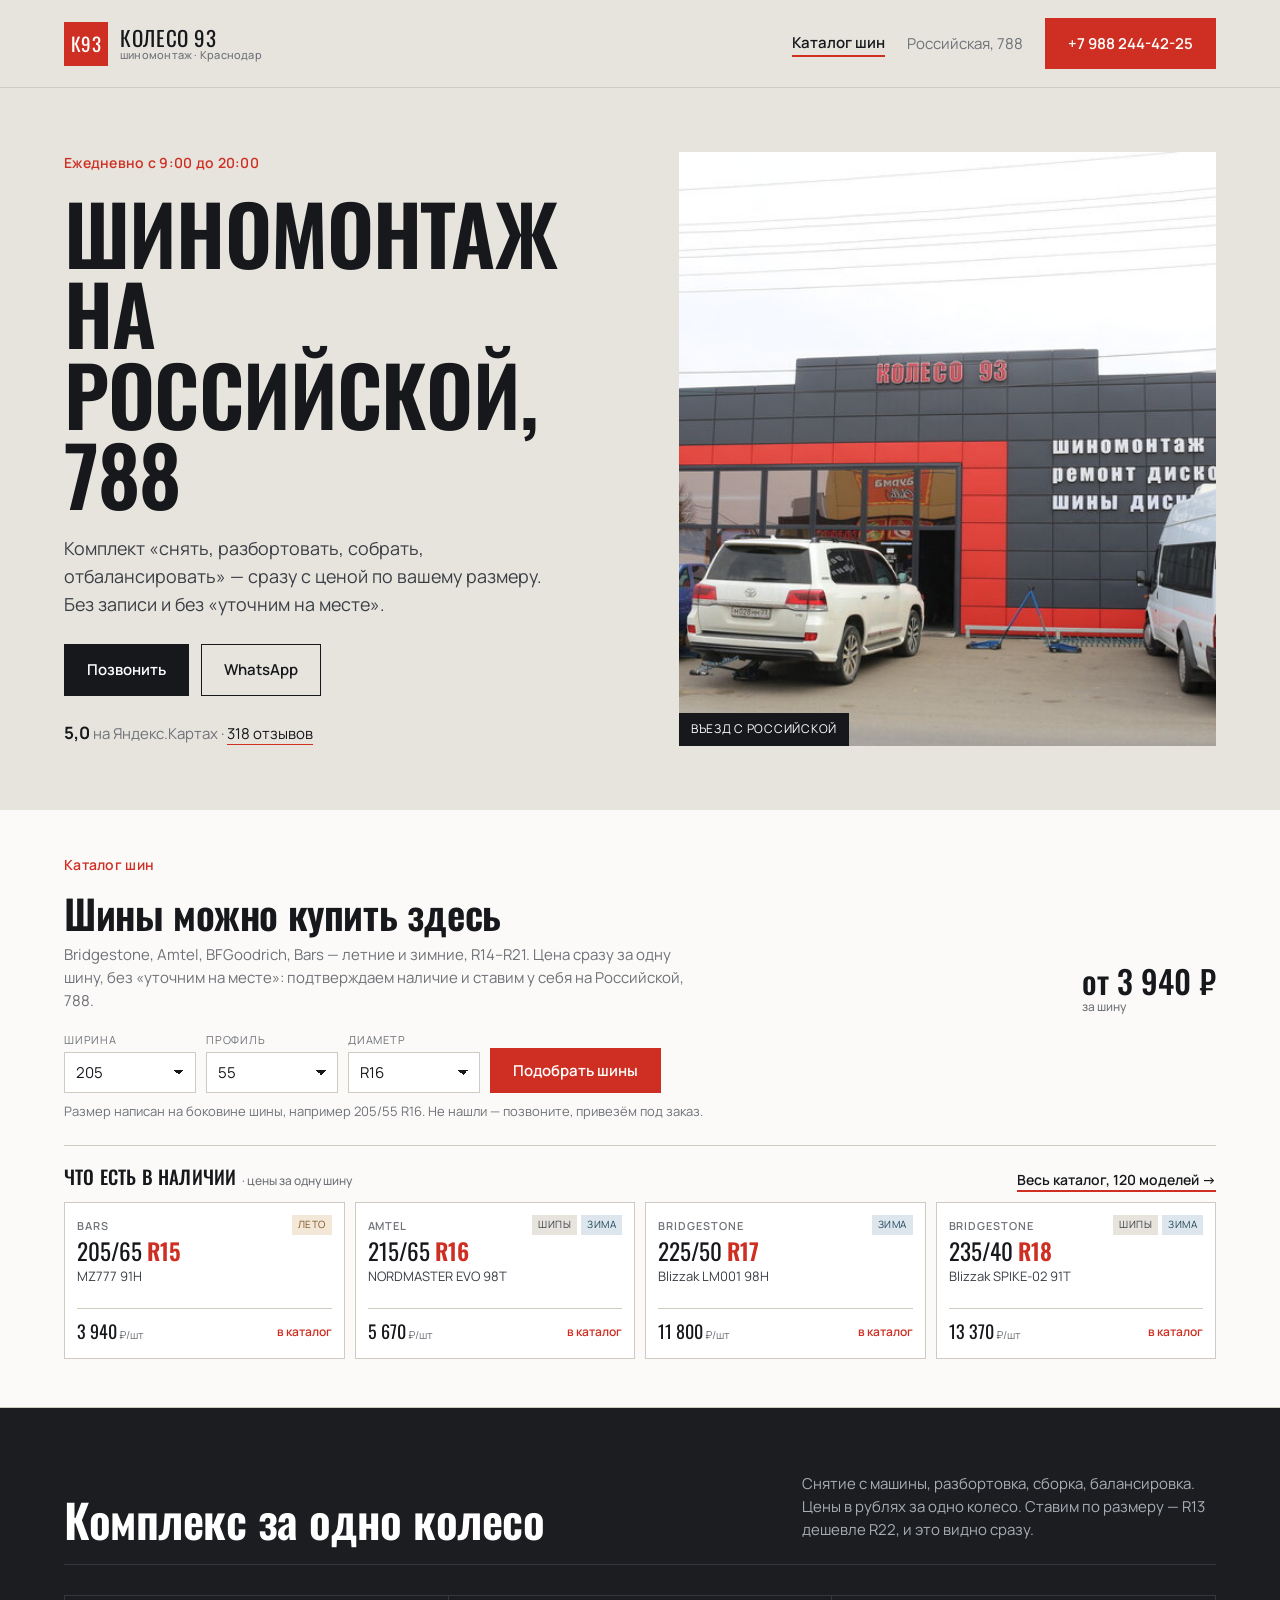
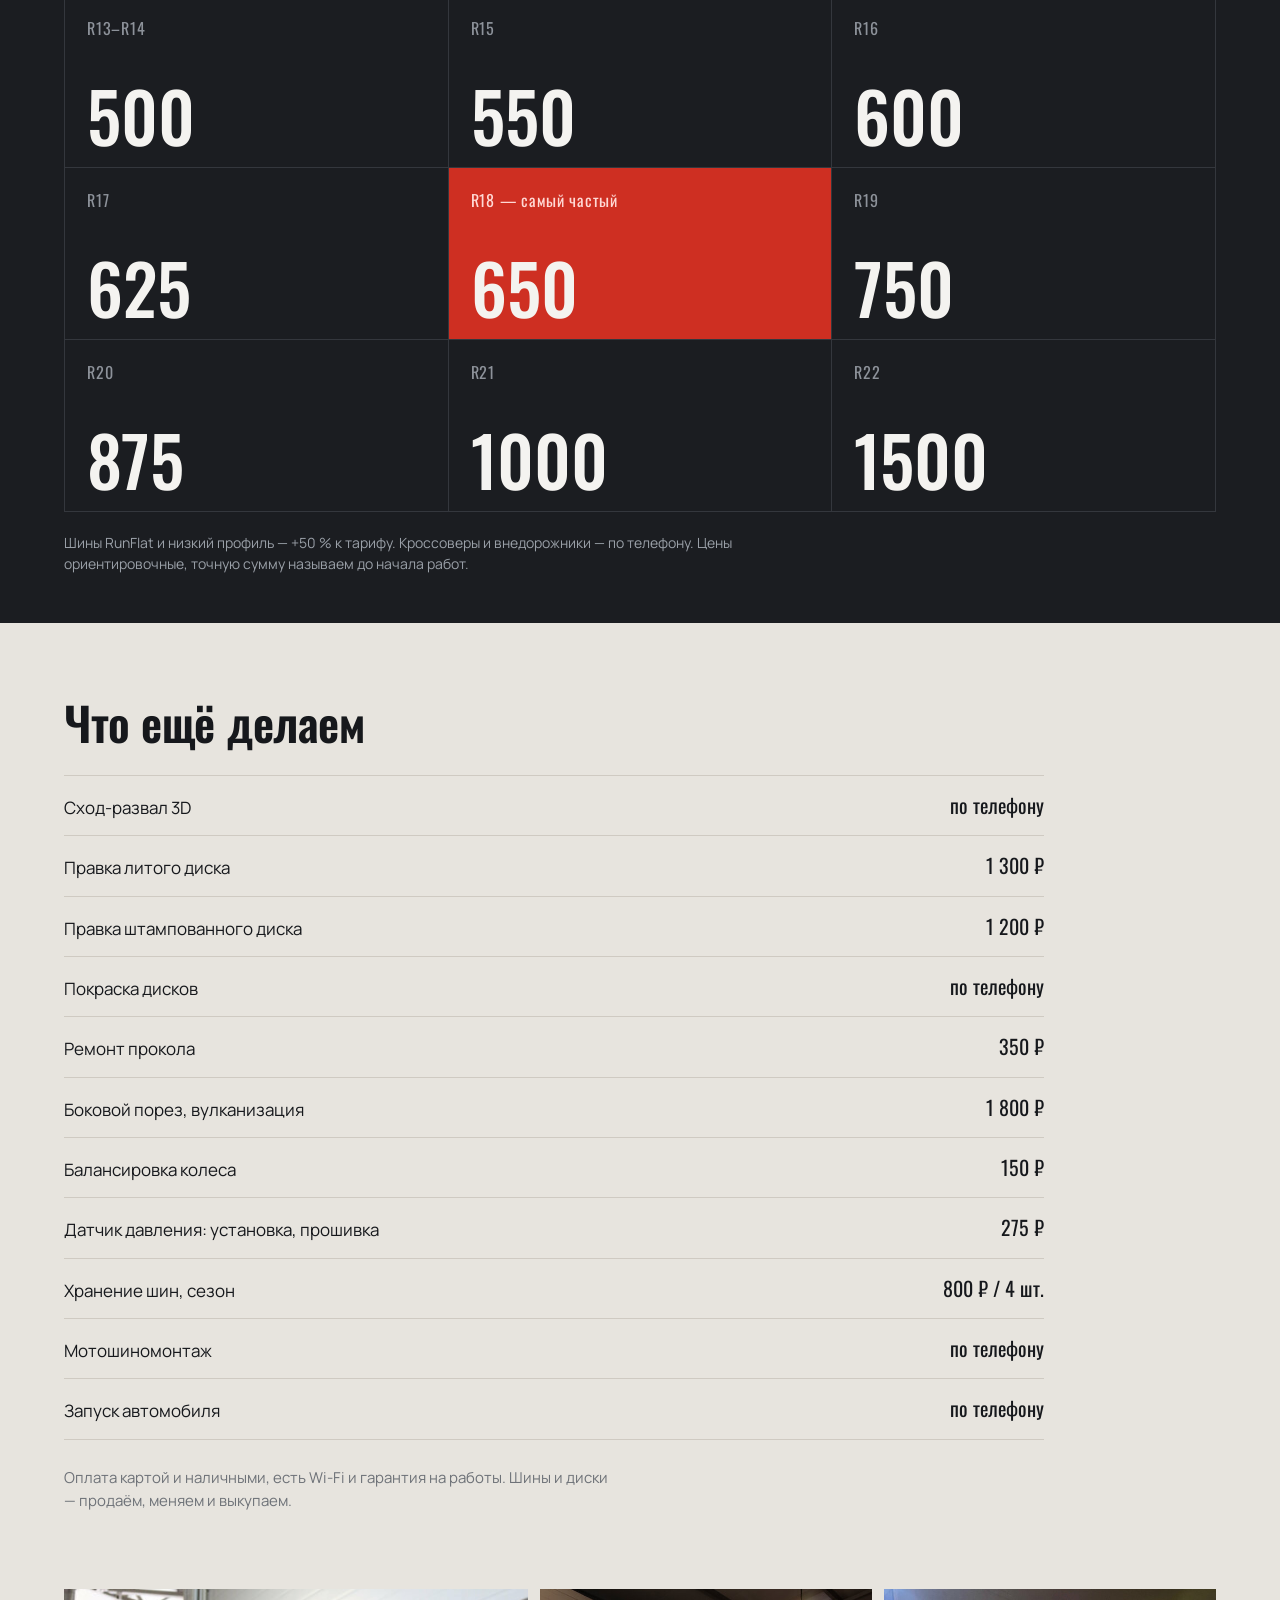
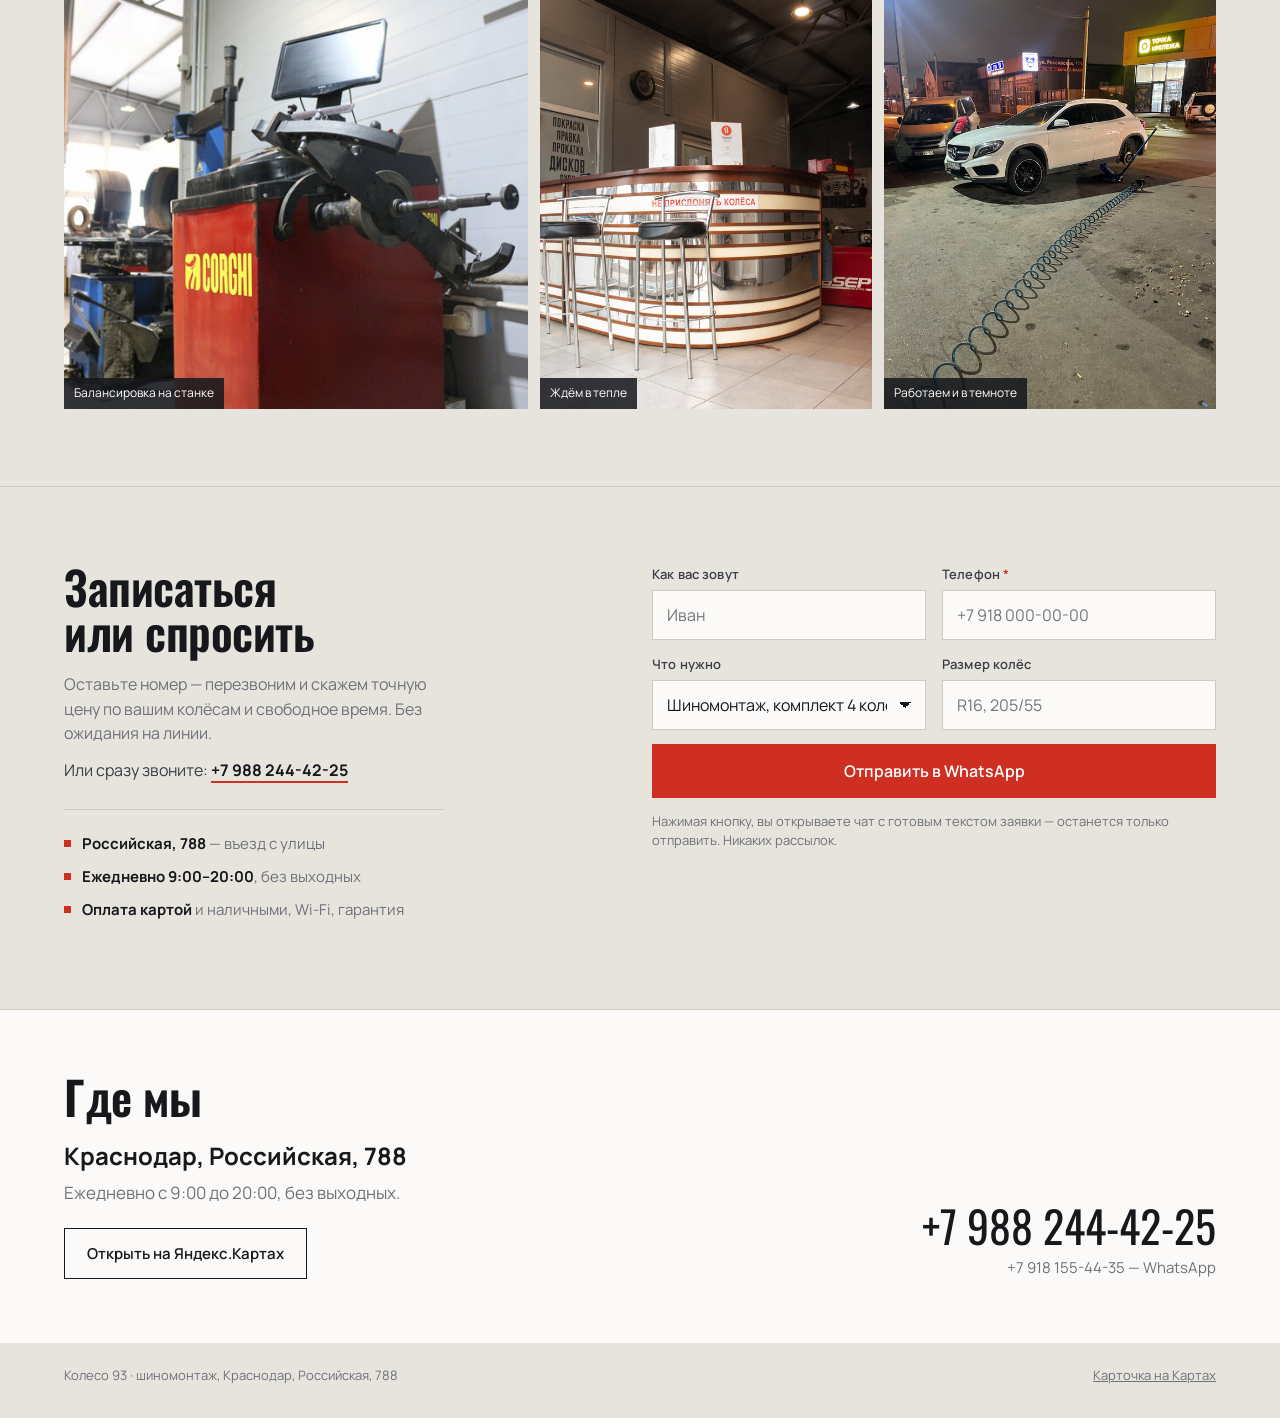
==== commit ce194b82: "На главной: подбор шин по размеру и 4 живые карточки, сезон Blizzak правится по модели" ====
--- a/index.html
+++ b/index.html
@@ -79,6 +79,34 @@
     </div>
   </section>
 
+  <section class="shop" id="shop">
+    <div class="shop-head">
+      <div>
+        <p class="kicker">Каталог шин</p>
+        <h2>Шины можно купить здесь</h2>
+        <p class="shop-lead">Bridgestone, Amtel, BFGoodrich, Bars — летние и зимние,
+          R14–R21. Цена сразу за одну шину, без «уточним на месте»:
+          подтверждаем наличие и ставим у себя на Российской, 788.</p>
+      </div>
+      <span class="shop-price" id="shop-price">от 3 940 ₽<small> за шину</small></span>
+    </div>
+
+    <form class="pick" id="pick-form">
+      <label class="pick-f"><span>Ширина</span><select id="p-w"></select></label>
+      <label class="pick-f"><span>Профиль</span><select id="p-h"></select></label>
+      <label class="pick-f"><span>Диаметр</span><select id="p-d"></select></label>
+      <button class="btn btn-red pick-send" type="submit">Подобрать шины</button>
+    </form>
+    <p class="pick-hint">Размер написан на боковине шины, например 205/55 R16.
+      Не нашли — позвоните, привезём под заказ.</p>
+
+    <div class="mini-top">
+      <span class="mini-title">Что есть в наличии <small>· цены за одну шину</small></span>
+      <a class="mini-all" href="шины.html">Весь каталог, <span id="all-count">120</span> моделей →</a>
+    </div>
+    <div class="mini-grid" id="mini" aria-live="polite"></div>
+  </section>
+
   <section class="price" id="price">
     <div class="price-head">
       <h2>Комплекс за одно колесо</h2>
@@ -102,19 +130,6 @@
     <p class="price-note">Шины RunFlat и низкий профиль — +50&nbsp;% к тарифу.
       Кроссоверы и внедорожники — по телефону. Цены ориентировочные,
       точную сумму называем до начала работ.</p>
-  </section>
-
-  <section class="teaser">
-    <div class="teaser-copy">
-      <h2>Шины в наличии</h2>
-      <p>120 моделей: Bridgestone, Amtel, BFGoodrich, Bars. Летние и зимние,
-        R14–R21. Выбираете размер — подтверждаем наличие в WhatsApp
-        и ставим у себя.</p>
-    </div>
-    <div class="teaser-side">
-      <span class="teaser-price">от 3 940 ₽<small> за шину</small></span>
-      <a class="btn btn-ink" href="шины.html">Открыть каталог</a>
-    </div>
   </section>
 
   <section class="services" id="services">
@@ -247,6 +262,157 @@
 })();
 </script>
 
+<script>
+/* ---------- блок шин на главной: подбор + 4 карточки из каталога ---------- */
+(function () {
+  "use strict";
+
+  var pickForm = document.getElementById("pick-form");
+  var mini = document.getElementById("mini");
+  if (!pickForm || !mini) return;
+
+  var DIAS = ["R15", "R16", "R17", "R18"];
+  var items = [];
+
+  function esc(s) {
+    return String(s).replace(/[&<>"]/g, function (c) {
+      return { "&": "&amp;", "<": "&lt;", ">": "&gt;", '"': "&quot;" }[c];
+    });
+  }
+
+  function money(n) {
+    return Number(n).toLocaleString("ru-RU");
+  }
+
+  /* "Bridgestone 205/55 R16 Alenza 001 109Y" -> размер, диаметр, модель */
+
+  /* у поставщика зимние Blizzak помечены «Лето» — правим по названию модели */
+  function seasonOf(item, model) {
+    if (item.spikes) return "Зима";
+    if (/blizzak|nordmaster|winter|ice\s*guard/i.test(model)) return "Зима";
+    return item.season || "";
+  }
+
+  function parse(item) {
+    var name = String(item.name || "");
+    var rest = name.slice(String(item.brand || "").length).trim();
+    var parts = rest.split(/\s+/);
+    var size = parts[0] || "";
+    var dia = parts[1] || "";
+    var model = parts.slice(2).join(" ").replace(/\s*(шипы|шип\.?)\s*$/i, "").trim();
+    var wh = size.split("/");
+
+    return {
+      brand: item.brand || "",
+      w: item.w || wh[0] || "",
+      h: item.h || wh[1] || "",
+      d: item.d || dia,
+      season: seasonOf(item, model),
+      spikes: !!item.spikes,
+      price: Number(item.price) || 0,
+      model: model || size || name,
+      size: (item.w || wh[0]) && (item.h || wh[1]) ? (item.w || wh[0]) + "/" + (item.h || wh[1]) : (size || "—")
+    };
+  }
+
+  function uniqNumeric(values) {
+    var out = [];
+    values.forEach(function (v) {
+      if (v && out.indexOf(v) === -1) out.push(v);
+    });
+    return out.sort(function (a, b) { return parseFloat(a) - parseFloat(b); });
+  }
+
+  function fill(el, values, label, selected) {
+    var html = '<option value="">' + label + "</option>";
+    values.forEach(function (v) {
+      html += '<option value="' + esc(v) + '"' + (v === selected ? " selected" : "") + ">" + esc(v) + "</option>";
+    });
+    el.innerHTML = html;
+  }
+
+  function buildPicker() {
+    fill(document.getElementById("p-w"), uniqNumeric(items.map(function (p) { return p.w; })), "все", "205");
+    fill(document.getElementById("p-h"), uniqNumeric(items.map(function (p) { return p.h; })), "все", "55");
+    fill(document.getElementById("p-d"), uniqNumeric(items.map(function (p) { return p.d; })), "все", "R16");
+
+    pickForm.addEventListener("submit", function (e) {
+      e.preventDefault();
+      var q = [];
+      [["w", "p-w"], ["h", "p-h"], ["d", "p-d"]].forEach(function (pair) {
+        var v = document.getElementById(pair[1]).value;
+        if (v) q.push(pair[0] + "=" + encodeURIComponent(v));
+      });
+      location.href = "шины.html" + (q.length ? "?" + q.join("&") : "");
+    });
+  }
+
+  function cardHTML(p) {
+    var tags = "";
+    if (p.spikes) tags += '<span class="mbadge">шипы</span>';
+    if (p.season) tags += '<span class="mbadge ' + (p.season === "Зима" ? "w" : "s") + '">' + esc(p.season.toLowerCase()) + "</span>";
+
+    var href = "шины.html?d=" + encodeURIComponent(p.d) +
+      "&w=" + encodeURIComponent(p.w) +
+      "&h=" + encodeURIComponent(p.h) +
+      "&brand=" + encodeURIComponent(p.brand);
+
+    return '<a class="mini-card" href="' + esc(href) + '">' +
+      '<span class="mini-topline"><span class="mini-brand">' + esc(p.brand) + "</span>" +
+        '<span class="mini-tags">' + tags + "</span></span>" +
+      '<span class="mini-size">' + esc(p.size) + "<b>" + esc(p.d) + "</b></span>" +
+      '<span class="mini-model">' + esc(p.model) + "</span>" +
+      '<span class="mini-foot"><span class="mini-price">' + money(p.price) +
+        "<small> ₽/шт</small></span><span class=\"mini-go\">в каталог</span></span>" +
+    "</a>";
+  }
+
+  function renderMini() {
+    var cards = [];
+
+    DIAS.forEach(function (dia) {
+      var pool = items.filter(function (p) { return p.d === dia; });
+      if (!pool.length) return;
+      pool.sort(function (a, b) { return a.price - b.price; });
+      cards.push(pool[0]);
+    });
+
+    if (cards.length < 4) {
+      items.slice().sort(function (a, b) { return a.price - b.price; }).forEach(function (p) {
+        if (cards.length < 4 && cards.indexOf(p) === -1) cards.push(p);
+      });
+    }
+
+    mini.innerHTML = cards.map(cardHTML).join("");
+  }
+
+  fetch("data/" + encodeURIComponent("товары.json"))
+    .then(function (r) {
+      if (!r.ok) throw new Error("HTTP " + r.status);
+      return r.json();
+    })
+    .then(function (data) {
+      items = data.map(parse);
+      buildPicker();
+      renderMini();
+
+      document.getElementById("all-count").textContent = items.length;
+
+      var min = items.reduce(function (m, p) {
+        return p.price && (!m || p.price < m) ? p.price : m;
+      }, 0);
+      if (min) {
+        document.getElementById("shop-price").innerHTML =
+          "от " + money(min) + " ₽<small> за шину</small>";
+      }
+    })
+    .catch(function () {
+      mini.innerHTML = '<p class="mini-error">Каталог не загрузился. ' +
+        'Позвоните: <a href="tel:+79882444225">+7 988 244-42-25</a></p>';
+    });
+})();
+</script>
+
 </body>
 </html>
 
--- a/style.css
+++ b/style.css
@@ -259,45 +259,260 @@
   max-width: 78ch;
 }
 
-/* ---------- анонс каталога ---------- */
-
-.teaser {
+/* ---------- блок каталога на главной ---------- */
+
+.shop {
+  padding: clamp(26px, 3.6vw, 44px) clamp(18px, 5vw, 64px) clamp(30px, 4vw, 48px);
+  background: var(--paper);
+  border-bottom: 1px solid var(--line);
+}
+
+.shop-head {
   display: flex;
   flex-wrap: wrap;
+  align-items: flex-end;
+  justify-content: space-between;
+  gap: 10px 32px;
+}
+
+.shop-head > div { max-width: 62ch; }
+
+.shop-head h2 {
+  font-size: clamp(26px, 3.4vw, 40px);
+  margin-bottom: 10px;
+}
+
+.shop-lead {
+  margin: 0;
+  font-size: 15px;
+  color: var(--steel);
+}
+
+.shop-price {
+  font-family: "Oswald", sans-serif;
+  font-size: clamp(24px, 2.8vw, 32px);
+  font-weight: 500;
+  white-space: nowrap;
+  line-height: 1;
+}
+
+.shop-price small {
+  display: block;
+  font-family: "Manrope", sans-serif;
+  font-size: 12px;
+  font-weight: 500;
+  color: var(--steel);
+  margin-top: 4px;
+}
+
+/* подбор по размеру */
+
+.pick {
+  display: grid;
+  grid-template-columns: repeat(3, minmax(0, 132px)) max-content;
+  align-items: end;
+  gap: 10px;
+  margin: 18px 0 0;
+}
+
+.pick-f {
+  display: flex;
+  flex-direction: column;
+  gap: 4px;
+  min-width: 0;
+}
+
+.pick-f > span {
+  font-size: 11px;
+  letter-spacing: 0.07em;
+  text-transform: uppercase;
+  color: var(--steel);
+}
+
+.pick-f select {
+  font-family: "Manrope", sans-serif;
+  font-size: 15px;
+  color: var(--ink);
+  background-color: #fff;
+  border: 1px solid var(--line);
+  border-radius: 0;
+  padding: 9px 28px 9px 11px;
+  width: 100%;
+  appearance: none;
+  background-image:
+    linear-gradient(45deg, transparent 50%, var(--ink) 50%),
+    linear-gradient(135deg, var(--ink) 50%, transparent 50%);
+  background-position: calc(100% - 16px) 50%, calc(100% - 11px) 50%;
+  background-size: 5px 5px, 5px 5px;
+  background-repeat: no-repeat;
+}
+
+.pick-f select:focus {
+  outline: 2px solid var(--red);
+  outline-offset: -2px;
+  border-color: var(--red);
+}
+
+.pick-send {
+  cursor: pointer;
+  font-family: "Manrope", sans-serif;
+  padding: 11px 22px;
+  white-space: nowrap;
+}
+
+.pick-hint {
+  margin: 8px 0 0;
+  font-size: 13px;
+  color: var(--steel);
+}
+
+/* карточки */
+
+.mini-top {
+  display: flex;
+  flex-wrap: wrap;
+  align-items: baseline;
+  justify-content: space-between;
+  gap: 6px 18px;
+  margin: 24px 0 10px;
+  padding-top: 16px;
+  border-top: 1px solid var(--line);
+}
+
+.mini-title {
+  font-family: "Oswald", sans-serif;
+  font-size: 19px;
+  font-weight: 500;
+  text-transform: uppercase;
+  letter-spacing: 0.01em;
+}
+
+.mini-title small {
+  font-family: "Manrope", sans-serif;
+  font-size: 12px;
+  font-weight: 500;
+  color: var(--steel);
+  text-transform: none;
+  letter-spacing: 0;
+}
+
+.mini-all {
+  font-size: 14px;
+  font-weight: 600;
+  text-decoration: none;
+  border-bottom: 2px solid var(--red);
+}
+
+.mini-all:hover { color: var(--red); }
+
+.mini-grid {
+  display: grid;
+  grid-template-columns: repeat(4, minmax(0, 1fr));
+  gap: 10px;
+}
+
+.mini-card {
+  display: flex;
+  flex-direction: column;
+  gap: 5px;
+  background: #fff;
+  border: 1px solid var(--line);
+  padding: 12px;
+  text-decoration: none;
+  color: inherit;
+  transition: border-color 0.15s, box-shadow 0.15s;
+}
+
+.mini-card:hover {
+  border-color: var(--red);
+  box-shadow: 0 6px 18px rgba(22, 24, 28, 0.07);
+}
+
+.mini-topline {
+  display: flex;
   align-items: center;
   justify-content: space-between;
-  gap: 18px 32px;
-  padding: clamp(24px, 3.4vw, 40px) clamp(18px, 5vw, 64px);
-  background: var(--paper);
-  border-bottom: 1px solid var(--line);
-}
-
-.teaser-copy { max-width: 56ch; }
-
-.teaser-copy h2 {
-  font-size: clamp(24px, 3vw, 34px);
-  margin-bottom: 10px;
-}
-
-.teaser-copy p {
+  gap: 8px;
+}
+
+.mini-brand {
+  font-size: 11px;
+  font-weight: 600;
+  letter-spacing: 0.09em;
+  text-transform: uppercase;
+  color: var(--steel);
+}
+
+.mini-tags { display: flex; gap: 4px; }
+
+.mbadge {
+  font-size: 10px;
+  letter-spacing: 0.05em;
+  text-transform: uppercase;
+  padding: 2px 6px;
+  background: var(--beton);
+  color: var(--ink-soft);
+  white-space: nowrap;
+}
+
+.mbadge.w { background: #dde6ec; color: #23485c; }
+.mbadge.s { background: #f3e8d7; color: #7a5322; }
+
+.mini-size {
+  font-family: "Oswald", sans-serif;
+  font-size: 23px;
+  line-height: 1;
+  white-space: nowrap;
+}
+
+.mini-size b {
+  color: var(--red);
+  font-weight: 600;
+  margin-left: 5px;
+}
+
+.mini-model {
+  font-size: 13px;
+  line-height: 1.35;
+  color: var(--ink-soft);
+  min-height: 2.7em;
+}
+
+.mini-foot {
+  display: flex;
+  align-items: center;
+  justify-content: space-between;
+  gap: 8px;
+  margin-top: auto;
+  padding-top: 9px;
+  border-top: 1px solid var(--line);
+}
+
+.mini-price {
+  font-family: "Oswald", sans-serif;
+  font-size: 18px;
+  white-space: nowrap;
+}
+
+.mini-price small {
+  font-family: "Manrope", sans-serif;
+  font-size: 11px;
+  font-weight: 400;
+  color: var(--steel);
+}
+
+.mini-go {
+  font-size: 12px;
+  font-weight: 600;
+  color: var(--red);
+  white-space: nowrap;
+}
+
+.mini-error {
+  grid-column: 1 / -1;
   margin: 0;
-  font-size: 15px;
-  color: var(--steel);
-}
-
-.teaser-side { display: flex; align-items: center; gap: 22px; }
-
-.teaser-price {
-  font-family: "Oswald", sans-serif;
-  font-size: clamp(26px, 3vw, 36px);
-  font-weight: 500;
-  white-space: nowrap;
-}
-
-.teaser-price small {
-  font-family: "Manrope", sans-serif;
-  font-size: 13px;
-  font-weight: 500;
+  padding: 18px 0;
+  font-size: 14px;
   color: var(--steel);
 }
 
@@ -563,6 +778,9 @@
   .where-contact { text-align: left; }
   .top-addr { display: none; }
   .order { grid-template-columns: 1fr; }
+  .pick { grid-template-columns: repeat(3, minmax(0, 1fr)); }
+  .pick-send { grid-column: 1 / -1; }
+  .mini-grid { grid-template-columns: 1fr 1fr; }
 }
 
 @media (max-width: 560px) {
@@ -572,8 +790,18 @@
   .top { flex-wrap: wrap; }
   .top-right { width: 100%; flex-wrap: wrap; gap: 12px; }
   .top-right .btn { width: 100%; text-align: center; }
-  .teaser-side { flex-wrap: wrap; gap: 14px; }
   .order-form { grid-template-columns: 1fr; }
+
+  .shop { padding-left: 16px; padding-right: 16px; }
+  .shop-price { margin-top: 2px; }
+  .pick { gap: 8px; }
+  .pick-f select { padding: 8px 24px 8px 9px; font-size: 14px; }
+  .mini-top { margin-top: 20px; }
+  .mini-grid { gap: 8px; }
+  .mini-card { padding: 10px; }
+  .mini-size { font-size: 20px; }
+  .mini-model { font-size: 12px; min-height: 0; }
+  .mini-price { font-size: 16px; }
 }
 
 @media (prefers-reduced-motion: reduce) {
